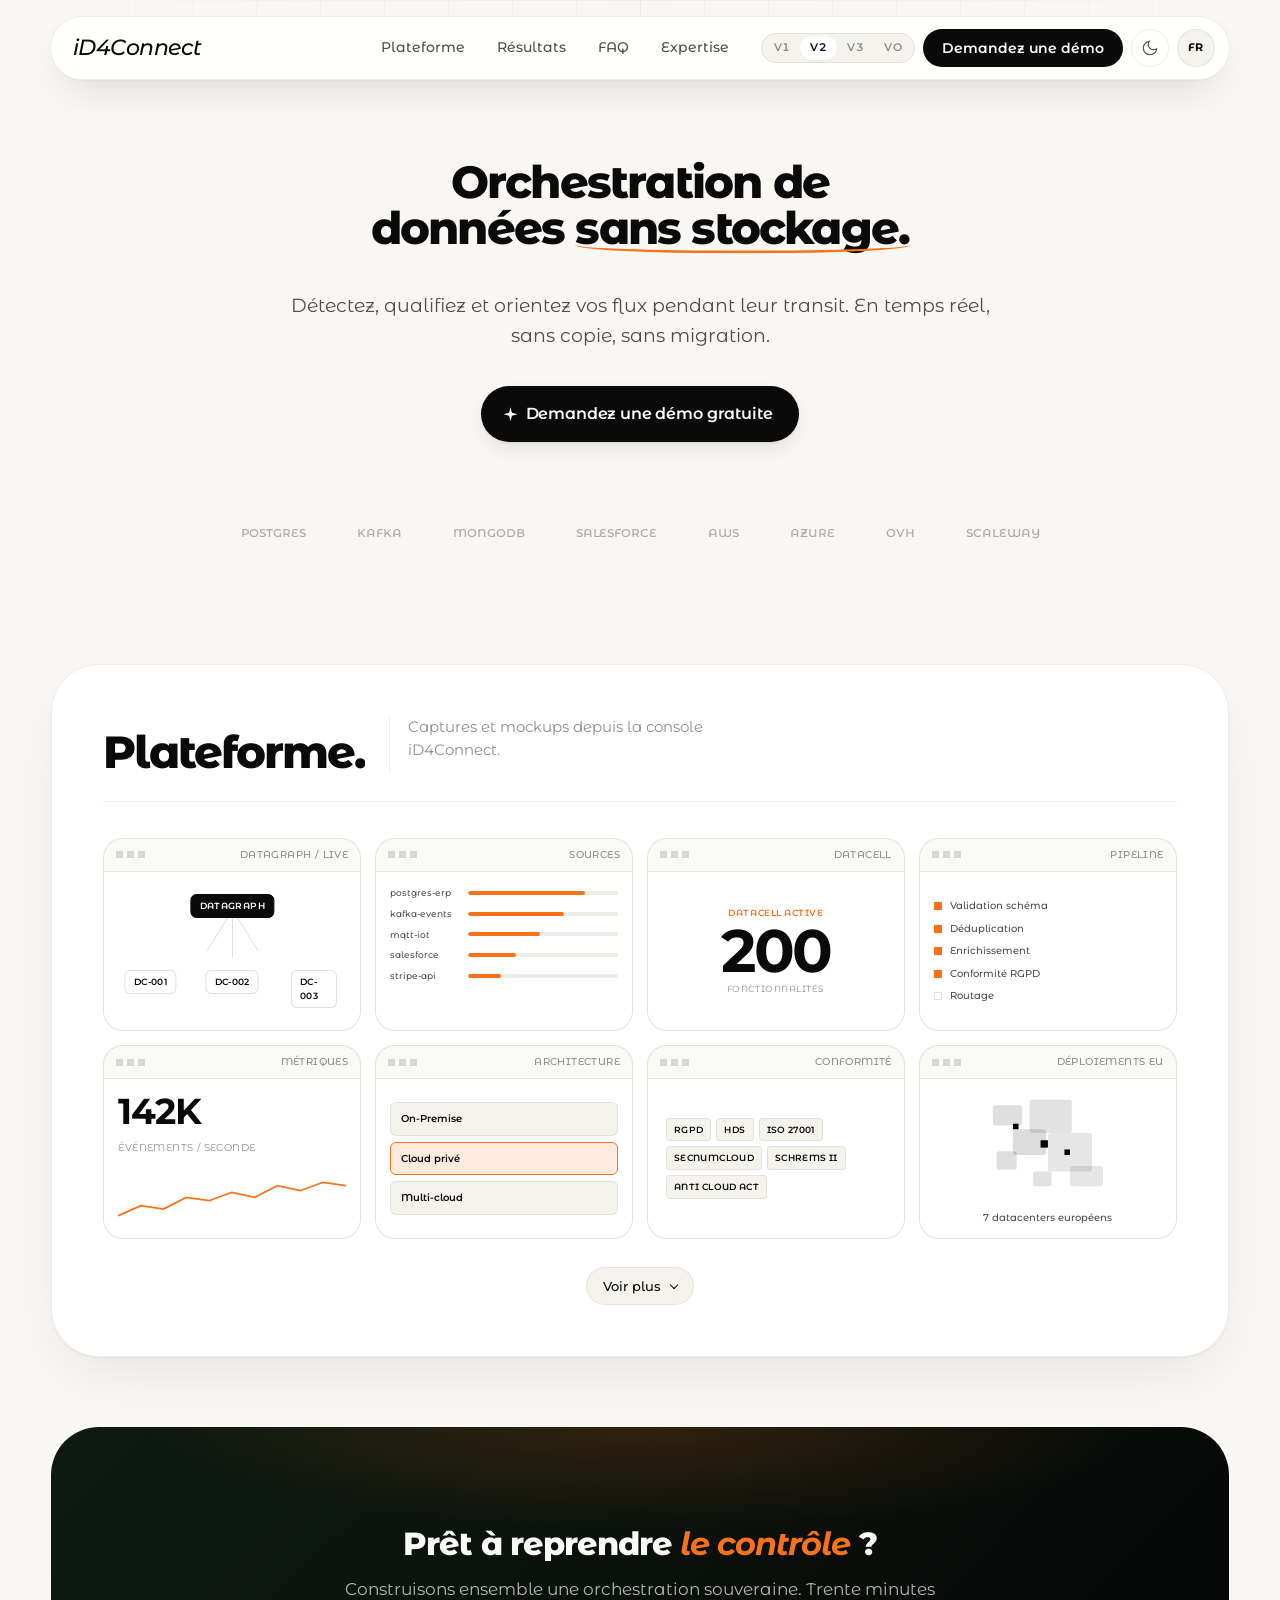
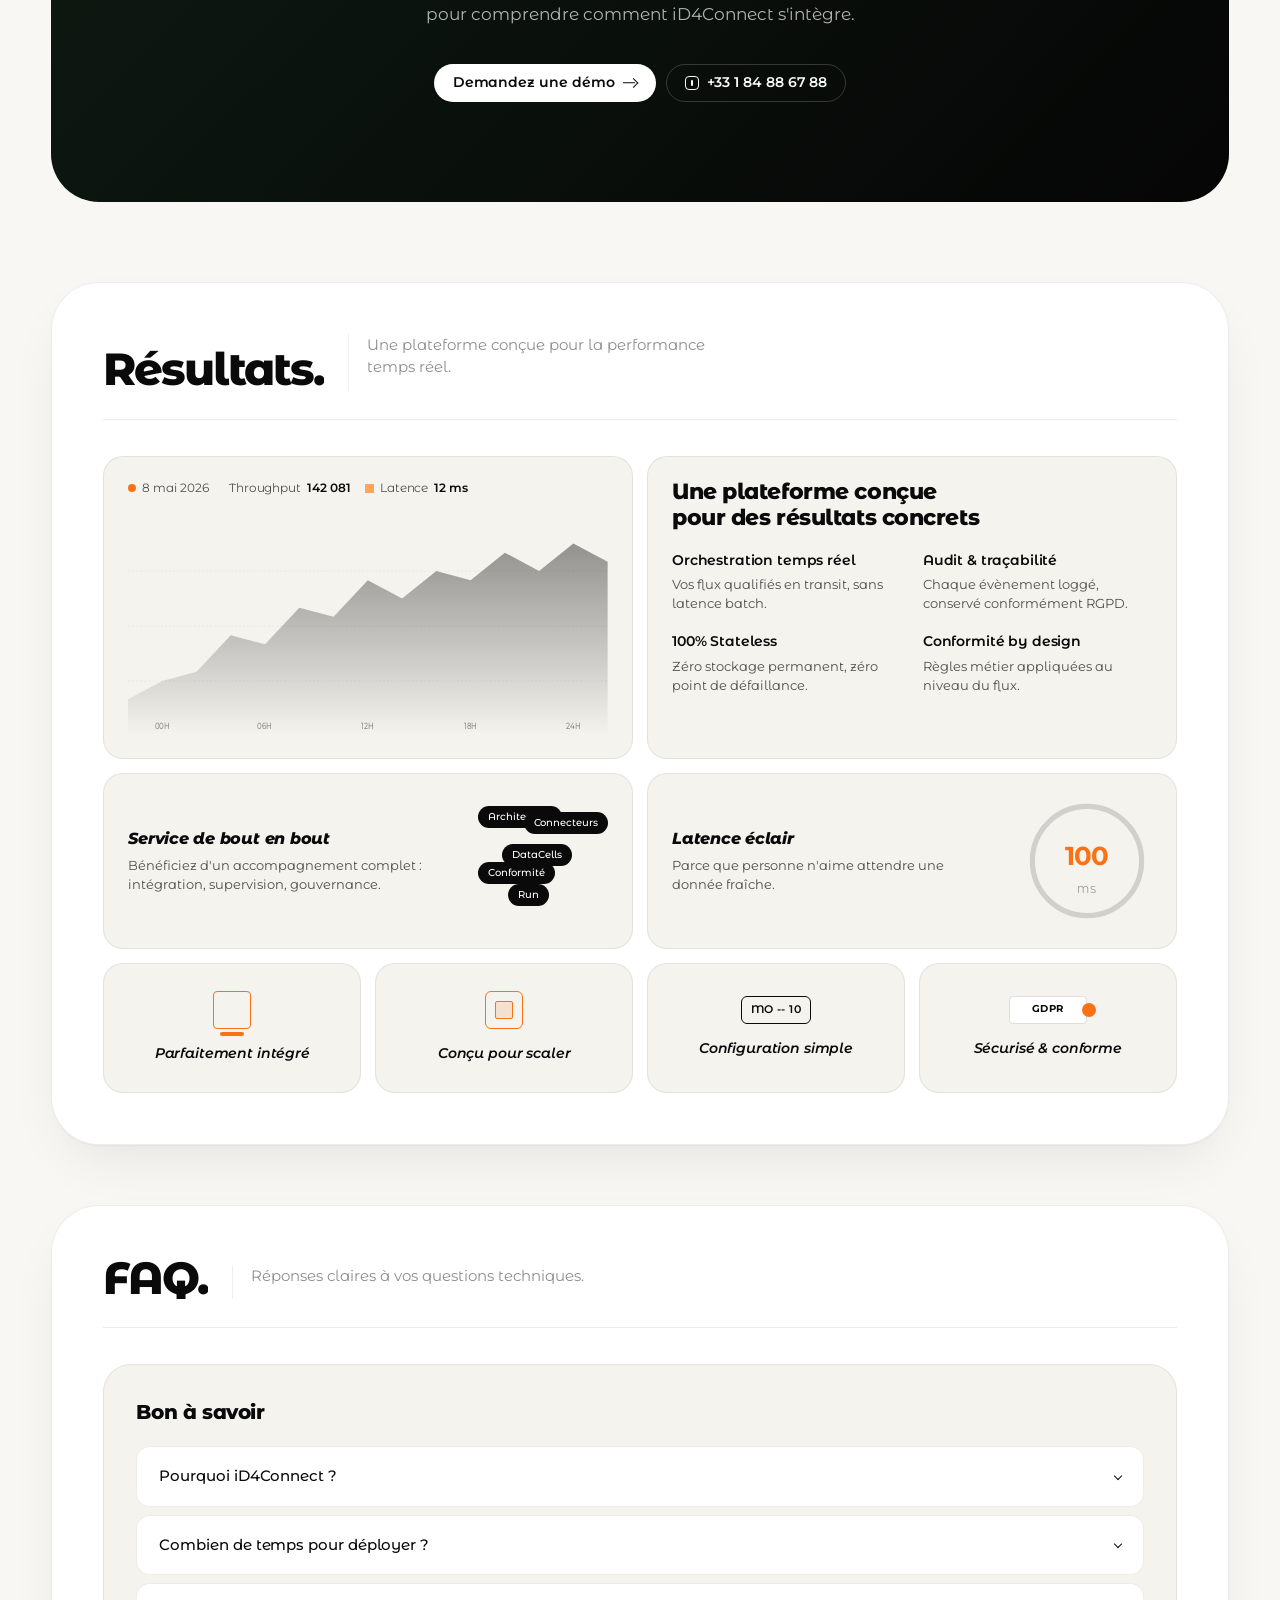
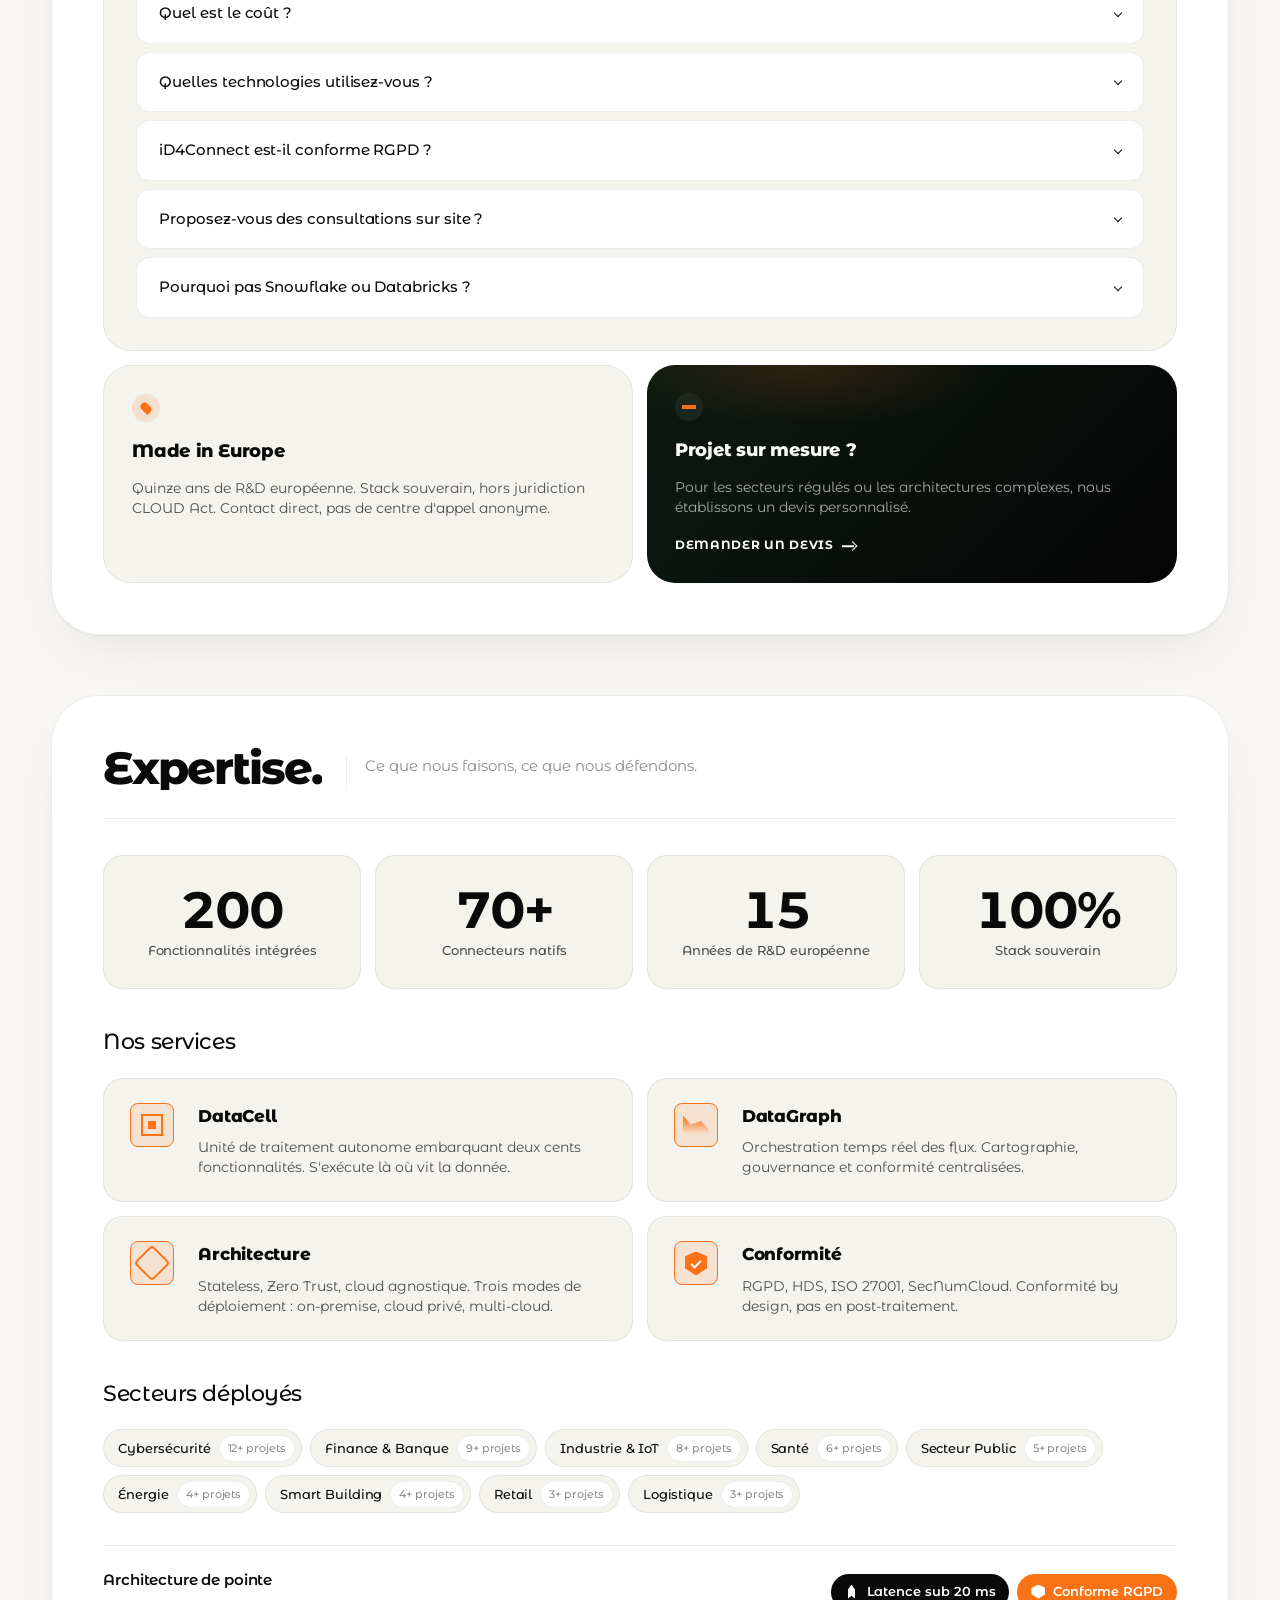
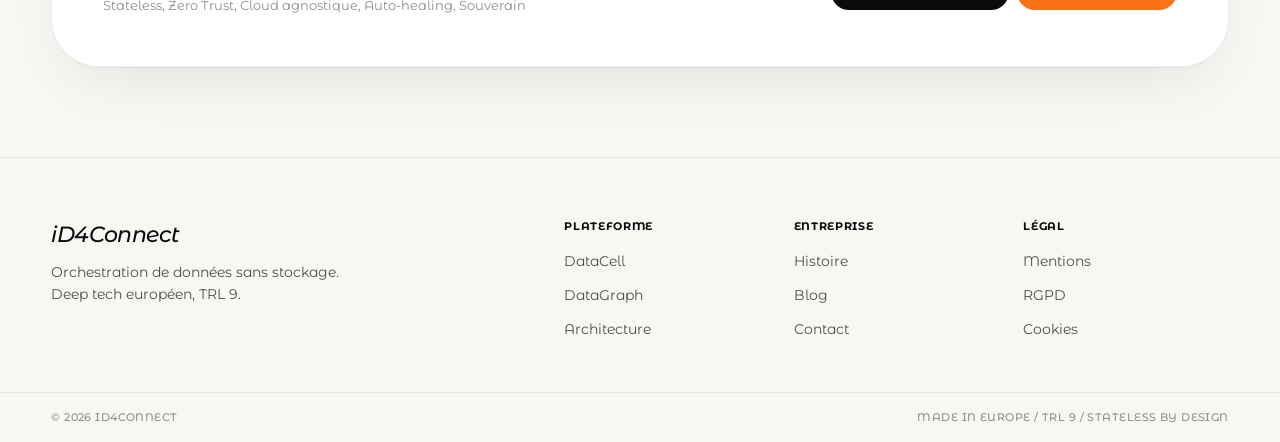
==== v2.html @ 60de9e03 "Initial commit: 4 versions de homepage iD4Connect (V1 interfere, V2 Wibify, V3 Databahn, VO original" ====
<!DOCTYPE html>
<html lang="fr" data-theme="light">
<head>
<meta charset="UTF-8">
<meta name="viewport" content="width=device-width, initial-scale=1.0">
<title>iD4Connect — Orchestration de données sans stockage [V2]</title>
<meta name="description" content="iD4Connect oriente vos données pendant leur transit. En temps réel, sans copie, sans migration. Souveraineté garantie.">
<meta name="theme-color" content="#F8F7F4" media="(prefers-color-scheme: light)">
<meta name="theme-color" content="#0A0A0A" media="(prefers-color-scheme: dark)">
<link rel="preconnect" href="https://fonts.googleapis.com">
<link rel="preconnect" href="https://fonts.gstatic.com" crossorigin>
<link href="https://fonts.googleapis.com/css2?family=Montserrat:ital,wght@0,200..900;1,200..900&display=swap" rel="stylesheet">
<link rel="stylesheet" href="css/v2.css">
<script>
  (function(){
    try {
      const stored = localStorage.getItem('id4-theme');
      const theme = stored || (window.matchMedia('(prefers-color-scheme: dark)').matches ? 'dark' : 'light');
      document.documentElement.setAttribute('data-theme', theme);
    } catch(e) {}
  })();
</script>
</head>
<body class="v2">

<div class="page-grid" aria-hidden="true"></div>


<!-- ============ FLOATING HEADER ============ -->
<header class="hd2" id="hd2">
  <div class="hd2__shell">
    <a class="hd2__brand" href="/">
      <span class="brand-italic">iD4Connect</span>
    </a>
    <nav class="hd2__nav">
      <a href="#plateforme">Plateforme</a>
      <a href="#resultats">Résultats</a>
      <a href="#faq">FAQ</a>
      <a href="#expertise">Expertise</a>
    </nav>
    <div class="hd2__tools">
      <div class="ver">
        <a class="ver__opt" href="index.html">V1</a>
        <a class="ver__opt is-active" href="v2.html">V2</a>
        <a class="ver__opt" href="v3.html">V3</a>
        <a class="ver__opt" href="vo.html">VO</a>
      </div>
      <a href="#cta" class="btn-pill btn-pill--dark">Demandez une démo</a>
      <button class="theme-btn" id="themeBtn" aria-label="Thème">
        <svg class="ic ic--sun" viewBox="0 0 24 24" fill="none" stroke="currentColor" stroke-width="1.5"><circle cx="12" cy="12" r="4"/><path d="M12 3v2M12 19v2M5.6 5.6l1.4 1.4M17 17l1.4 1.4M3 12h2M19 12h2M5.6 18.4 7 17M17 7l1.4-1.4"/></svg>
        <svg class="ic ic--moon" viewBox="0 0 24 24" fill="none" stroke="currentColor" stroke-width="1.5"><path d="M21 12.8A9 9 0 1 1 11.2 3a7 7 0 0 0 9.8 9.8Z"/></svg>
      </button>
      <button class="lang-flag" aria-label="Langue">
        <span class="flag">FR</span>
      </button>
    </div>
  </div>
</header>


<main>


<!-- ============ HERO ============ -->
<section class="v2-hero">
  <div class="wrap-narrow">
    <h1 class="big-h1">
      Orchestration de données <span class="under-green">sans stockage.</span>
    </h1>
    <p class="big-sub">
      Détectez, qualifiez et orientez vos flux pendant leur transit. En temps réel, sans copie, sans migration.
    </p>
    <a href="#cta" class="btn-pill btn-pill--dark btn-pill--lg">
      <span class="spark"></span>
      Demandez une démo gratuite
    </a>
  </div>

  <div class="tech-strip">
    <span>postgres</span>
    <span>kafka</span>
    <span>mongodb</span>
    <span>salesforce</span>
    <span>aws</span>
    <span>azure</span>
    <span>ovh</span>
    <span>scaleway</span>
  </div>
</section>


<!-- ============ PLATEFORME (More Work) ============ -->
<section class="big-section" id="plateforme">
  <div class="wrap">
    <div class="big-card">
      <header class="split-head">
        <h2 class="huge-title">Plateforme.</h2>
        <span class="split-head__sub">Captures et mockups depuis la console iD4Connect.</span>
      </header>

      <div class="thumbs-grid">
        <article class="thumb thumb--datagraph">
          <div class="thumb__chrome"><span></span><span></span><span></span><em>DataGraph / Live</em></div>
          <div class="thumb__inner thumb__inner--graph">
            <div class="g-node g-node--hub"><span>DataGraph</span></div>
            <div class="g-line g-line--1"></div>
            <div class="g-line g-line--2"></div>
            <div class="g-line g-line--3"></div>
            <div class="g-node g-node--cell" style="--x:18%;--y:62%"><span>DC-001</span></div>
            <div class="g-node g-node--cell" style="--x:50%;--y:62%"><span>DC-002</span></div>
            <div class="g-node g-node--cell" style="--x:82%;--y:62%"><span>DC-003</span></div>
          </div>
        </article>

        <article class="thumb thumb--sources">
          <div class="thumb__chrome"><span></span><span></span><span></span><em>Sources</em></div>
          <div class="thumb__inner thumb__inner--sources">
            <div class="src-row"><span class="src-name">postgres-erp</span><span class="src-bar"><b style="width:78%"></b></span></div>
            <div class="src-row"><span class="src-name">kafka-events</span><span class="src-bar"><b style="width:64%"></b></span></div>
            <div class="src-row"><span class="src-name">mqtt-iot</span><span class="src-bar"><b style="width:48%"></b></span></div>
            <div class="src-row"><span class="src-name">salesforce</span><span class="src-bar"><b style="width:32%"></b></span></div>
            <div class="src-row"><span class="src-name">stripe-api</span><span class="src-bar"><b style="width:22%"></b></span></div>
          </div>
        </article>

        <article class="thumb thumb--cell">
          <div class="thumb__chrome"><span></span><span></span><span></span><em>DataCell</em></div>
          <div class="thumb__inner thumb__inner--cell">
            <span class="dc-tag">DataCell active</span>
            <span class="dc-num">200</span>
            <span class="dc-lbl">fonctionnalités</span>
          </div>
        </article>

        <article class="thumb thumb--pipeline">
          <div class="thumb__chrome"><span></span><span></span><span></span><em>Pipeline</em></div>
          <div class="thumb__inner thumb__inner--pipeline">
            <div class="pp-row"><i class="pp-sq pp-sq--on"></i><span>Validation schéma</span></div>
            <div class="pp-row"><i class="pp-sq pp-sq--on"></i><span>Déduplication</span></div>
            <div class="pp-row"><i class="pp-sq pp-sq--on"></i><span>Enrichissement</span></div>
            <div class="pp-row"><i class="pp-sq pp-sq--on"></i><span>Conformité RGPD</span></div>
            <div class="pp-row"><i class="pp-sq"></i><span>Routage</span></div>
          </div>
        </article>

        <article class="thumb thumb--metrics">
          <div class="thumb__chrome"><span></span><span></span><span></span><em>Métriques</em></div>
          <div class="thumb__inner thumb__inner--metrics">
            <div class="mt-big">142K</div>
            <div class="mt-lbl">événements / seconde</div>
            <svg class="mt-chart" viewBox="0 0 200 60" preserveAspectRatio="none">
              <path d="M0 50 L20 38 L40 42 L60 28 L80 32 L100 22 L120 28 L140 14 L160 20 L180 10 L200 14" fill="none" stroke="currentColor" stroke-width="2"/>
            </svg>
          </div>
        </article>

        <article class="thumb thumb--deploy">
          <div class="thumb__chrome"><span></span><span></span><span></span><em>Architecture</em></div>
          <div class="thumb__inner thumb__inner--deploy">
            <div class="dp-card"><span>On-Premise</span></div>
            <div class="dp-card dp-card--alt"><span>Cloud privé</span></div>
            <div class="dp-card"><span>Multi-cloud</span></div>
          </div>
        </article>

        <article class="thumb thumb--compliance">
          <div class="thumb__chrome"><span></span><span></span><span></span><em>Conformité</em></div>
          <div class="thumb__inner thumb__inner--compliance">
            <span class="cmp-bdg">RGPD</span>
            <span class="cmp-bdg">HDS</span>
            <span class="cmp-bdg">ISO 27001</span>
            <span class="cmp-bdg">SecNumCloud</span>
            <span class="cmp-bdg">Schrems II</span>
            <span class="cmp-bdg">Anti CLOUD Act</span>
          </div>
        </article>

        <article class="thumb thumb--map">
          <div class="thumb__chrome"><span></span><span></span><span></span><em>Déploiements EU</em></div>
          <div class="thumb__inner thumb__inner--map">
            <svg viewBox="0 0 200 130" preserveAspectRatio="xMidYMid meet">
              <rect x="40" y="20" width="32" height="22" rx="3" fill="currentColor" opacity="0.18"/>
              <rect x="80" y="14" width="46" height="36" rx="3" fill="currentColor" opacity="0.16"/>
              <rect x="62" y="46" width="36" height="28" rx="3" fill="currentColor" opacity="0.20"/>
              <rect x="100" y="50" width="48" height="42" rx="3" fill="currentColor" opacity="0.14"/>
              <rect x="44" y="70" width="22" height="20" rx="3" fill="currentColor" opacity="0.18"/>
              <rect x="124" y="86" width="36" height="22" rx="3" fill="currentColor" opacity="0.14"/>
              <rect x="84" y="92" width="20" height="16" rx="2" fill="currentColor" opacity="0.16"/>
              <g class="map-pin"><rect x="92" y="58" width="8" height="8" fill="var(--mint)"/></g>
              <g class="map-pin"><rect x="62" y="40" width="6" height="6" fill="var(--mint)"/></g>
              <g class="map-pin"><rect x="118" y="68" width="6" height="6" fill="var(--mint)"/></g>
            </svg>
            <span class="map-label">7 datacenters européens</span>
          </div>
        </article>
      </div>

      <button class="show-more">Voir plus<span class="chev"></span></button>
    </div>
  </div>
</section>


<!-- ============ READY CARD (dark) ============ -->
<section class="ready-section" id="cta">
  <div class="wrap">
    <div class="ready-card">
      <h2 class="ready-card__title">Prêt à reprendre <em>le contrôle</em> ?</h2>
      <p class="ready-card__sub">Construisons ensemble une orchestration souveraine. Trente minutes pour comprendre comment iD4Connect s'intègre.</p>
      <div class="ready-card__cta">
        <a href="#" class="btn-pill btn-pill--white">Demandez une démo<span class="arr-d"></span></a>
        <a href="#" class="btn-pill btn-pill--outline-d"><span class="phone-ic"></span>+33 1 84 88 67 88</a>
      </div>
    </div>
  </div>
</section>


<!-- ============ RÉSULTATS ============ -->
<section class="big-section" id="resultats">
  <div class="wrap">
    <div class="big-card">
      <header class="split-head">
        <h2 class="huge-title">Résultats.</h2>
        <span class="split-head__sub">Une plateforme conçue pour la performance temps réel.</span>
      </header>

      <div class="results-grid">

        <article class="r-card r-card--chart">
          <div class="r-meta">
            <span class="r-pill"><i class="dot dot--brand"></i>8 mai 2026</span>
            <span class="r-pill"><i class="sq sq--mint"></i>Throughput <strong>142 081</strong></span>
            <span class="r-pill"><i class="sq sq--brand-light"></i>Latence <strong>12 ms</strong></span>
          </div>
          <svg class="r-chart" viewBox="0 0 700 240" preserveAspectRatio="none">
            <defs>
              <linearGradient id="grad" x1="0" y1="0" x2="0" y2="1">
                <stop offset="0%" stop-color="var(--mint)" stop-opacity="0.4"/>
                <stop offset="100%" stop-color="var(--mint)" stop-opacity="0"/>
              </linearGradient>
            </defs>
            <g class="r-chart-grid">
              <line x1="0" y1="60" x2="700" y2="60" stroke="currentColor" stroke-opacity="0.08" stroke-dasharray="3 3"/>
              <line x1="0" y1="120" x2="700" y2="120" stroke="currentColor" stroke-opacity="0.08" stroke-dasharray="3 3"/>
              <line x1="0" y1="180" x2="700" y2="180" stroke="currentColor" stroke-opacity="0.08" stroke-dasharray="3 3"/>
            </g>
            <path d="M0 200 L50 180 L100 170 L150 130 L200 140 L250 100 L300 110 L350 70 L400 90 L450 60 L500 70 L550 40 L600 60 L650 30 L700 50 L700 240 L0 240 Z" fill="url(#grad)"/>
            <path d="M0 200 L50 180 L100 170 L150 130 L200 140 L250 100 L300 110 L350 70 L400 90 L450 60 L500 70 L550 40 L600 60 L650 30 L700 50" fill="none" stroke="var(--mint)" stroke-width="2.5"/>
            <g class="r-chart-x">
              <text x="50" y="232" text-anchor="middle">00h</text>
              <text x="200" y="232" text-anchor="middle">06h</text>
              <text x="350" y="232" text-anchor="middle">12h</text>
              <text x="500" y="232" text-anchor="middle">18h</text>
              <text x="650" y="232" text-anchor="middle">24h</text>
            </g>
          </svg>
        </article>

        <article class="r-card r-card--text">
          <h3>Une plateforme conçue pour des résultats concrets</h3>
          <div class="feat-grid">
            <div>
              <h4>Orchestration temps réel</h4>
              <p>Vos flux qualifiés en transit, sans latence batch.</p>
            </div>
            <div>
              <h4>Audit & traçabilité</h4>
              <p>Chaque évènement loggé, conservé conformément RGPD.</p>
            </div>
            <div>
              <h4>100% Stateless</h4>
              <p>Zéro stockage permanent, zéro point de défaillance.</p>
            </div>
            <div>
              <h4>Conformité by design</h4>
              <p>Règles métier appliquées au niveau du flux.</p>
            </div>
          </div>
        </article>
      </div>

      <div class="bento-row">
        <article class="bento bento--wide">
          <div>
            <h4>Service de bout en bout</h4>
            <p>Bénéficiez d'un accompagnement complet : intégration, supervision, gouvernance.</p>
          </div>
          <div class="tag-cloud">
            <span class="tg">Architecture</span>
            <span class="tg">Connecteurs</span>
            <span class="tg">DataCells</span>
            <span class="tg">Conformité</span>
            <span class="tg">Run</span>
          </div>
        </article>

        <article class="bento bento--wide">
          <div>
            <h4>Latence éclair</h4>
            <p>Parce que personne n'aime attendre une donnée fraîche.</p>
          </div>
          <div class="ring">
            <svg viewBox="0 0 100 100">
              <circle cx="50" cy="50" r="42" fill="none" stroke="currentColor" stroke-opacity="0.15" stroke-width="4"/>
              <circle cx="50" cy="50" r="42" fill="none" stroke="var(--mint)" stroke-width="4" stroke-dasharray="264 264" stroke-linecap="round" transform="rotate(-90 50 50)"/>
            </svg>
            <span class="ring-num">100</span>
            <span class="ring-lbl">ms</span>
          </div>
        </article>
      </div>

      <div class="micro-row">
        <article class="micro">
          <span class="micro__icon icon--integ"></span>
          <span class="micro__title">Parfaitement intégré</span>
        </article>
        <article class="micro">
          <span class="micro__icon icon--scale"></span>
          <span class="micro__title">Conçu pour scaler</span>
        </article>
        <article class="micro">
          <span class="micro__icon icon--clock"></span>
          <span class="micro__title">Configuration simple</span>
        </article>
        <article class="micro">
          <span class="micro__icon icon--shield"></span>
          <span class="micro__title">Sécurisé & conforme</span>
        </article>
      </div>
    </div>
  </div>
</section>


<!-- ============ FAQ ============ -->
<section class="big-section" id="faq">
  <div class="wrap">
    <div class="big-card">
      <header class="split-head">
        <h2 class="huge-title">FAQ.</h2>
        <span class="split-head__sub">Réponses claires à vos questions techniques.</span>
      </header>

      <div class="faq-card">
        <h3>Bon à savoir</h3>
        <div class="faq-list">
          <details>
            <summary>Pourquoi iD4Connect ?<span class="chev"></span></summary>
            <p>Parce que vos données ne devraient jamais quitter votre périmètre. iD4Connect est le seul middleware d'orchestration qui traite la donnée en transit, sans la stocker, sans la dupliquer.</p>
          </details>
          <details>
            <summary>Combien de temps pour déployer ?<span class="chev"></span></summary>
            <p>Quelques jours sur un environnement existant. Aucune migration, pas de zone de staging, pas de re-architecture côté SI. Les DataCells s'exécutent là où vit la donnée.</p>
          </details>
          <details>
            <summary>Quel est le coût ?<span class="chev"></span></summary>
            <p>Cinq fois moins cher qu'une plateforme data classique. Tarification basée sur le volume orchestré, pas sur le stockage (puisqu'il n'y en a pas).</p>
          </details>
          <details>
            <summary>Quelles technologies utilisez-vous ?<span class="chev"></span></summary>
            <p>Stack 100% européenne. Architecture stateless, Zero Trust, cloud agnostique. Compatible PostgreSQL, MongoDB, Kafka, MQTT, REST, Salesforce, Snowflake et soixante-dix autres connecteurs natifs.</p>
          </details>
          <details>
            <summary>iD4Connect est-il conforme RGPD ?<span class="chev"></span></summary>
            <p>Conformité by design, pas en aval. Hors juridiction CLOUD Act. Compatible HDS, ISO 27001, SecNumCloud, Schrems II.</p>
          </details>
          <details>
            <summary>Proposez-vous des consultations sur site ?<span class="chev"></span></summary>
            <p>Oui. Pour les secteurs régulés (Santé, Défense, Public), nous nous déplaçons. Démo technique de trente minutes possible en visio ou sur site.</p>
          </details>
          <details>
            <summary>Pourquoi pas Snowflake ou Databricks ?<span class="chev"></span></summary>
            <p>iD4Connect ne remplace pas vos outils, il les rend meilleurs. Compatible avec Snowflake / Databricks en aval. Mais vos données ne transitent pas par un cloud américain.</p>
          </details>
        </div>
      </div>

      <div class="faq-bottom">
        <article class="info-card">
          <span class="info-card__icon icon--pin"></span>
          <h4>Made in Europe</h4>
          <p>Quinze ans de R&D européenne. Stack souverain, hors juridiction CLOUD Act. Contact direct, pas de centre d'appel anonyme.</p>
        </article>
        <article class="info-card info-card--dark">
          <span class="info-card__icon icon--key"></span>
          <h4>Projet sur mesure ?</h4>
          <p>Pour les secteurs régulés ou les architectures complexes, nous établissons un devis personnalisé.</p>
          <a class="info-card__link">Demander un devis<span class="arr-d"></span></a>
        </article>
      </div>
    </div>
  </div>
</section>


<!-- ============ EXPERTISE ============ -->
<section class="big-section" id="expertise">
  <div class="wrap">
    <div class="big-card">
      <header class="split-head">
        <h2 class="huge-title">Expertise.</h2>
        <span class="split-head__sub">Ce que nous faisons, ce que nous défendons.</span>
      </header>

      <div class="stats4">
        <div class="stat4"><span class="stat4__num">200</span><span class="stat4__lbl">Fonctionnalités intégrées</span></div>
        <div class="stat4"><span class="stat4__num">70+</span><span class="stat4__lbl">Connecteurs natifs</span></div>
        <div class="stat4"><span class="stat4__num">15</span><span class="stat4__lbl">Années de R&D européenne</span></div>
        <div class="stat4"><span class="stat4__num">100%</span><span class="stat4__lbl">Stack souverain</span></div>
      </div>

      <h3 class="block-title">Nos services</h3>
      <div class="services-grid">
        <article class="svc">
          <span class="svc__icon icon--datacell"></span>
          <h4>DataCell</h4>
          <p>Unité de traitement autonome embarquant deux cents fonctionnalités. S'exécute là où vit la donnée.</p>
        </article>
        <article class="svc">
          <span class="svc__icon icon--datagraph"></span>
          <h4>DataGraph</h4>
          <p>Orchestration temps réel des flux. Cartographie, gouvernance et conformité centralisées.</p>
        </article>
        <article class="svc">
          <span class="svc__icon icon--archi"></span>
          <h4>Architecture</h4>
          <p>Stateless, Zero Trust, cloud agnostique. Trois modes de déploiement : on-premise, cloud privé, multi-cloud.</p>
        </article>
        <article class="svc">
          <span class="svc__icon icon--conform"></span>
          <h4>Conformité</h4>
          <p>RGPD, HDS, ISO 27001, SecNumCloud. Conformité by design, pas en post-traitement.</p>
        </article>
      </div>

      <h3 class="block-title">Secteurs déployés</h3>
      <div class="industry-tags">
        <span class="ind"><span>Cybersécurité</span><em>12+ projets</em></span>
        <span class="ind"><span>Finance & Banque</span><em>9+ projets</em></span>
        <span class="ind"><span>Industrie & IoT</span><em>8+ projets</em></span>
        <span class="ind"><span>Santé</span><em>6+ projets</em></span>
        <span class="ind"><span>Secteur Public</span><em>5+ projets</em></span>
        <span class="ind"><span>Énergie</span><em>4+ projets</em></span>
        <span class="ind"><span>Smart Building</span><em>4+ projets</em></span>
        <span class="ind"><span>Retail</span><em>3+ projets</em></span>
        <span class="ind"><span>Logistique</span><em>3+ projets</em></span>
      </div>

      <hr class="hr-soft">

      <div class="tech-row">
        <div>
          <h4>Architecture de pointe</h4>
          <p>Stateless, Zero Trust, Cloud agnostique, Auto-healing, Souverain</p>
        </div>
        <div class="tech-badges">
          <span class="t-bdg t-bdg--dark"><span class="rocket"></span>Latence sub 20 ms</span>
          <span class="t-bdg t-bdg--brand"><span class="shield"></span>Conforme RGPD</span>
        </div>
      </div>
    </div>
  </div>
</section>


</main>


<!-- ============ FOOTER ============ -->
<footer class="ft2">
  <div class="wrap ft2__inner">
    <div class="ft2__brand">
      <span class="brand-italic">iD4Connect</span>
      <p>Orchestration de données sans stockage. Deep tech européen, TRL 9.</p>
    </div>
    <div class="ft2__cols">
      <div><span>Plateforme</span><ul><li><a href="#plateforme">DataCell</a></li><li><a href="#plateforme">DataGraph</a></li><li><a href="#plateforme">Architecture</a></li></ul></div>
      <div><span>Entreprise</span><ul><li><a href="#">Histoire</a></li><li><a href="#">Blog</a></li><li><a href="#">Contact</a></li></ul></div>
      <div><span>Légal</span><ul><li><a href="#">Mentions</a></li><li><a href="#">RGPD</a></li><li><a href="#">Cookies</a></li></ul></div>
    </div>
  </div>
  <div class="ft2__bottom">
    <span>© 2026 iD4Connect</span>
    <span>Made in Europe / TRL 9 / Stateless by design</span>
  </div>
</footer>

<script src="js/v2.js"></script>
</body>
</html>
---- css/v2.css ----
/* ============================================================
   iD4Connect V2 — Wibify-inspired
   ONE FONT : Inter Variable
   Big bold titles with period · soft white cards · mint accent
   ============================================================ */

:root[data-theme="light"] {
  --bg: #F8F7F4;
  --surface: #FFFFFF;
  --inner: #F4F3EE;
  --inner-2: #EDECE6;
  --ink-1: #0A0A0A;
  --ink-2: #4F4F4F;
  --ink-3: #8E8E8E;
  --ink-4: #B6B6B6;

  --line-1: rgba(10, 10, 10, 0.07);
  --line-2: rgba(10, 10, 10, 0.13);

  --brand: #F97316;
  --brand-light: #FFA45A;
  --brand-soft: rgba(249, 115, 22, 0.14);

  --dark-cta: #0A0A0A;
  --dark-cta-hover: #1F1F1F;
  --dark-fg: #FAFAF8;

  --shadow-card: 0 1px 2px rgba(10,10,10,0.04), 0 24px 60px -20px rgba(10,10,10,0.10);
  --shadow-thumb: 0 1px 3px rgba(10,10,10,0.05), 0 14px 36px -16px rgba(10,10,10,0.10);
  --shadow-pill: 0 1px 2px rgba(10,10,10,0.06), 0 8px 24px -8px rgba(10,10,10,0.16);
  --shadow-header: 0 1px 2px rgba(10,10,10,0.04), 0 18px 40px -18px rgba(10,10,10,0.18);

  --grid-color: rgba(10, 10, 10, 0.04);
}

:root[data-theme="dark"] {
  --bg: #0A0A0A;
  --surface: #141416;
  --inner: #1A1A1C;
  --inner-2: #232325;
  --ink-1: #F5F5F4;
  --ink-2: #B0B0B0;
  --ink-3: #777777;
  --ink-4: #525252;

  --line-1: rgba(255, 255, 255, 0.07);
  --line-2: rgba(255, 255, 255, 0.14);

  --brand: #F97316;
  --brand-light: #FFA45A;
  --brand-soft: rgba(249, 115, 22, 0.16);

  --dark-cta: #FFFFFF;
  --dark-cta-hover: #EDEDED;
  --dark-fg: #0A0A0A;

  --shadow-card: 0 1px 2px rgba(0,0,0,0.4), 0 24px 60px -20px rgba(0,0,0,0.5);
  --shadow-thumb: 0 1px 3px rgba(0,0,0,0.4), 0 14px 36px -16px rgba(0,0,0,0.5);
  --shadow-pill: 0 1px 2px rgba(0,0,0,0.4), 0 8px 24px -8px rgba(0,0,0,0.5);
  --shadow-header: 0 1px 2px rgba(0,0,0,0.4), 0 18px 40px -18px rgba(0,0,0,0.7);

  --grid-color: rgba(255, 255, 255, 0.04);
}

:root {
  --font: "Montserrat", -apple-system, system-ui, sans-serif;
  --max: 1280px;
  --max-narrow: 920px;
  --pad-x: clamp(16px, 4vw, 56px);
  --r-sm: 8px;
  --r-md: 14px;
  --r-lg: 20px;
  --r-xl: 28px;
  --r-2xl: 36px;
  --r-3xl: 48px;
  --r-pill: 999px;

  --ease: cubic-bezier(0.16, 1, 0.3, 1);
}

* { box-sizing: border-box; margin: 0; padding: 0; }

html {
  background: var(--bg);
  color: var(--ink-1);
  font-family: var(--font);
  -webkit-font-smoothing: antialiased;
  -moz-osx-font-smoothing: grayscale;
  scroll-behavior: smooth;
  font-feature-settings: "ss01", "cv01", "cv11";
}

body {
  font-size: 16px;
  line-height: 1.55;
  color: var(--ink-1);
  background: var(--bg);
  overflow-x: hidden;
  position: relative;
  transition: background 0.3s var(--ease), color 0.3s var(--ease);
}

::selection { background: var(--brand); color: var(--ink-1); }

a { color: inherit; text-decoration: none; }
button { background: none; border: 0; color: inherit; cursor: pointer; font: inherit; }
ul, ol { list-style: none; }
img, svg { display: block; max-width: 100%; }
em { font-style: italic; }

.wrap {
  width: 100%;
  max-width: var(--max);
  margin: 0 auto;
  padding-left: var(--pad-x);
  padding-right: var(--pad-x);
}

.wrap-narrow {
  width: 100%;
  max-width: var(--max-narrow);
  margin: 0 auto;
  padding-left: var(--pad-x);
  padding-right: var(--pad-x);
  text-align: center;
}

.brand-italic {
  font-style: italic;
  font-weight: 500;
  letter-spacing: -0.025em;
  font-variation-settings: "opsz" 24;
}


/* ============ BACKGROUND GRID ============ */

.page-grid {
  position: fixed;
  inset: 0;
  z-index: -1;
  pointer-events: none;
  background-image:
    linear-gradient(to right, var(--grid-color) 1px, transparent 1px),
    linear-gradient(to bottom, var(--grid-color) 1px, transparent 1px);
  background-size: 64px 64px;
  mask-image: radial-gradient(ellipse 80% 60% at 50% 0%, black 0%, transparent 70%);
  -webkit-mask-image: radial-gradient(ellipse 80% 60% at 50% 0%, black 0%, transparent 70%);
}


/* ============ FLOATING HEADER ============ */

.hd2 {
  position: sticky;
  top: 16px;
  z-index: 100;
  padding: 0 16px;
  margin-top: 16px;
}

.hd2__shell {
  max-width: 1180px;
  margin: 0 auto;
  background: color-mix(in srgb, var(--surface) 90%, transparent);
  backdrop-filter: blur(20px) saturate(140%);
  -webkit-backdrop-filter: blur(20px) saturate(140%);
  border: 0.5px solid var(--line-1);
  border-radius: var(--r-2xl);
  box-shadow: var(--shadow-header);
  display: flex;
  align-items: center;
  gap: 18px;
  padding: 10px 14px 10px 22px;
  height: 64px;
}

.hd2__brand {
  font-size: 22px;
  flex-shrink: 0;
}

.hd2__nav {
  display: flex;
  align-items: center;
  gap: 4px;
  margin-left: auto;
}

.hd2__nav a {
  height: 36px;
  padding: 0 14px;
  display: inline-flex;
  align-items: center;
  font-size: 14px;
  font-weight: 500;
  color: var(--ink-2);
  border-radius: var(--r-pill);
  transition: color 0.15s, background 0.15s;
}

.hd2__nav a:hover { color: var(--ink-1); background: var(--inner); }

.hd2__tools {
  display: flex;
  align-items: center;
  gap: 8px;
}

.ver {
  display: flex;
  align-items: center;
  height: 30px;
  padding: 2px;
  background: var(--inner);
  border: 0.5px solid var(--line-1);
  border-radius: var(--r-pill);
}
.ver__opt {
  height: 24px;
  padding: 0 10px;
  display: inline-flex;
  align-items: center;
  font-size: 11px;
  font-weight: 600;
  letter-spacing: 0.04em;
  color: var(--ink-3);
  border-radius: var(--r-pill);
  transition: color 0.15s, background 0.15s;
  font-variant-numeric: tabular-nums;
}
.ver__opt:hover { color: var(--ink-1); }
.ver__opt.is-active {
  background: var(--surface);
  color: var(--ink-1);
  box-shadow: var(--shadow-card);
}

.theme-btn {
  width: 38px;
  height: 38px;
  display: inline-flex;
  align-items: center;
  justify-content: center;
  border-radius: var(--r-pill);
  color: var(--ink-2);
  transition: color 0.15s, background 0.15s;
  border: 0.5px solid var(--line-1);
}
.theme-btn:hover { color: var(--ink-1); background: var(--inner); }
.theme-btn .ic { width: 18px; height: 18px; }

[data-theme="light"] .ic--moon { display: block; }
[data-theme="light"] .ic--sun { display: none; }
[data-theme="dark"] .ic--moon { display: none; }
[data-theme="dark"] .ic--sun { display: block; }

.lang-flag {
  width: 38px;
  height: 38px;
  border-radius: var(--r-pill);
  border: 0.5px solid var(--line-1);
  background: var(--inner);
  display: inline-flex;
  align-items: center;
  justify-content: center;
  overflow: hidden;
}
.lang-flag .flag {
  font-size: 11px;
  font-weight: 700;
  letter-spacing: 0.04em;
  color: var(--ink-1);
}


/* ============ PILL BUTTONS ============ */

.btn-pill {
  display: inline-flex;
  align-items: center;
  justify-content: center;
  gap: 8px;
  height: 38px;
  padding: 0 18px;
  font-size: 13.5px;
  font-weight: 600;
  letter-spacing: -0.005em;
  border-radius: var(--r-pill);
  border: 0.5px solid transparent;
  cursor: pointer;
  transition: background 0.18s var(--ease), color 0.18s var(--ease), transform 0.18s var(--ease), box-shadow 0.18s var(--ease);
  white-space: nowrap;
}

.btn-pill--lg {
  height: 56px;
  padding: 0 26px 0 22px;
  font-size: 15.5px;
  letter-spacing: -0.01em;
  box-shadow: var(--shadow-pill);
}

.btn-pill--dark {
  background: var(--dark-cta);
  color: var(--dark-fg);
}
.btn-pill--dark:hover { background: var(--dark-cta-hover); transform: translateY(-1px); }

.btn-pill--white {
  background: var(--surface);
  color: var(--ink-1);
}
.btn-pill--white:hover { background: var(--inner); transform: translateY(-1px); }

.btn-pill--outline-d {
  background: transparent;
  color: var(--dark-fg);
  border-color: rgba(255,255,255,0.18);
}
.btn-pill--outline-d:hover { background: rgba(255,255,255,0.06); }

.spark {
  width: 14px;
  height: 14px;
  position: relative;
  display: inline-block;
}
.spark::before, .spark::after {
  content: "";
  position: absolute;
  background: currentColor;
}
.spark::before {
  inset: 0;
  clip-path: polygon(50% 0%, 60% 40%, 100% 50%, 60% 60%, 50% 100%, 40% 60%, 0% 50%, 40% 40%);
}

.arr-d {
  display: inline-block;
  width: 14px;
  height: 14px;
  position: relative;
  flex-shrink: 0;
}
.arr-d::before {
  content: "";
  position: absolute;
  left: 0; top: 50%;
  width: 12px; height: 1.5px;
  background: currentColor;
  transform: translateY(-50%);
}
.arr-d::after {
  content: "";
  position: absolute;
  right: 0; top: 50%;
  width: 6px; height: 6px;
  border-top: 1.5px solid currentColor;
  border-right: 1.5px solid currentColor;
  transform: translateY(-50%) rotate(45deg);
}

.phone-ic {
  width: 14px;
  height: 14px;
  display: inline-block;
  border: 1.5px solid currentColor;
  border-radius: 4px;
  position: relative;
}
.phone-ic::after {
  content: "";
  position: absolute;
  inset: 3px 5px;
  background: currentColor;
  border-radius: 1px;
}


/* ============ HERO ============ */

.v2-hero {
  padding: 80px 0 90px;
  position: relative;
}

.big-h1 {
  font-size: clamp(44px, 7vw, 92px);
  font-weight: 700;
  line-height: 1.02;
  letter-spacing: -0.04em;
  color: var(--ink-1);
  font-variation-settings: "opsz" 32;
  margin-bottom: 28px;
}

.under-green {
  position: relative;
  display: inline;
  white-space: pre-wrap;
}

.under-green::after {
  content: "";
  position: absolute;
  left: 0; right: -2px;
  bottom: -2px;
  height: 8px;
  background: transparent;
  border-bottom: 4px solid var(--brand);
  border-radius: 0 0 50% 50% / 0 0 100% 100%;
  pointer-events: none;
  transform: scaleY(0.7);
  transform-origin: top;
}

.big-sub {
  font-size: clamp(16px, 1.6vw, 19px);
  line-height: 1.55;
  color: var(--ink-2);
  max-width: 56ch;
  margin: 0 auto 36px;
}

.tech-strip {
  display: flex;
  align-items: center;
  justify-content: center;
  gap: clamp(20px, 4vw, 56px);
  flex-wrap: wrap;
  margin-top: 80px;
  padding: 0 var(--pad-x);
}

.tech-strip span {
  font-size: 14px;
  font-weight: 500;
  color: var(--ink-3);
  letter-spacing: -0.005em;
  text-transform: lowercase;
  font-variant: small-caps;
  opacity: 0.7;
  transition: opacity 0.2s, color 0.2s;
}

.tech-strip span:hover { opacity: 1; color: var(--ink-1); }


/* ============ BIG CARD SECTION ============ */

.big-section {
  padding: 30px 0;
}

.big-card {
  background: var(--surface);
  border: 0.5px solid var(--line-1);
  border-radius: var(--r-3xl);
  padding: clamp(28px, 4vw, 56px);
  box-shadow: var(--shadow-card);
}

.split-head {
  display: grid;
  grid-template-columns: auto 1fr;
  align-items: end;
  gap: 24px;
  padding-bottom: 28px;
  border-bottom: 0.5px solid var(--line-1);
  margin-bottom: 36px;
}

.huge-title {
  font-size: clamp(48px, 7vw, 96px);
  font-weight: 700;
  line-height: 0.95;
  letter-spacing: -0.045em;
  color: var(--ink-1);
  font-variation-settings: "opsz" 32;
}

.split-head__sub {
  font-size: 15px;
  color: var(--ink-3);
  line-height: 1.5;
  padding: 0 0 12px 18px;
  border-left: 0.5px solid var(--line-1);
  max-width: 36ch;
}

.block-title {
  font-size: 22px;
  font-weight: 500;
  letter-spacing: -0.02em;
  color: var(--ink-1);
  margin: 36px 0 18px;
}


/* ============ THUMBS GRID ============ */

.thumbs-grid {
  display: grid;
  grid-template-columns: repeat(4, 1fr);
  gap: 14px;
  margin-bottom: 28px;
}

.thumb {
  background: var(--inner);
  border: 0.5px solid var(--line-1);
  border-radius: var(--r-lg);
  overflow: hidden;
  aspect-ratio: 4/3;
  display: flex;
  flex-direction: column;
  transition: transform 0.3s var(--ease), box-shadow 0.3s var(--ease);
}
.thumb:hover { transform: translateY(-3px); box-shadow: var(--shadow-thumb); }

.thumb__chrome {
  display: flex;
  align-items: center;
  gap: 4px;
  padding: 8px 12px;
  border-bottom: 0.5px solid var(--line-1);
  background: color-mix(in srgb, var(--surface) 50%, transparent);
}
.thumb__chrome > span {
  width: 7px; height: 7px;
  background: var(--ink-4);
  opacity: 0.5;
}
.thumb__chrome em {
  margin-left: auto;
  font-size: 10px;
  font-style: normal;
  font-weight: 500;
  letter-spacing: 0.04em;
  text-transform: uppercase;
  color: var(--ink-3);
}

.thumb__inner {
  flex: 1;
  padding: 14px;
  position: relative;
  overflow: hidden;
}

/* DataGraph thumb */
.thumb__inner--graph { background: var(--surface); display: flex; align-items: center; justify-content: center; }
.g-node {
  position: absolute;
  background: var(--surface);
  border: 0.5px solid var(--line-2);
  border-radius: 6px;
  font-size: 9px;
  font-weight: 600;
  padding: 4px 8px;
  letter-spacing: 0.04em;
  text-transform: uppercase;
}
.g-node--hub { top: 14%; left: 50%; transform: translateX(-50%); background: var(--ink-1); color: var(--surface); border-color: var(--ink-1); }
.g-node--cell { top: var(--y); left: var(--x); transform: translateX(-50%); }
.g-line {
  position: absolute;
  width: 1px;
  height: 30%;
  background: var(--line-2);
  top: 24%;
  left: 50%;
  transform-origin: top center;
}
.g-line--1 { transform: rotate(-32deg); }
.g-line--2 { transform: rotate(0deg); }
.g-line--3 { transform: rotate(32deg); }

/* Sources thumb */
.thumb__inner--sources { background: var(--surface); display: flex; flex-direction: column; gap: 7px; }
.src-row { display: grid; grid-template-columns: 70px 1fr; align-items: center; gap: 8px; }
.src-name {
  font-size: 9px;
  font-weight: 500;
  color: var(--ink-2);
  letter-spacing: -0.005em;
  white-space: nowrap;
  overflow: hidden;
  text-overflow: ellipsis;
}
.src-bar { height: 4px; background: var(--inner-2); border-radius: 2px; overflow: hidden; }
.src-bar b { display: block; height: 100%; background: var(--brand); border-radius: 2px; }

/* DataCell thumb */
.thumb__inner--cell {
  background: var(--surface);
  display: flex;
  flex-direction: column;
  align-items: center;
  justify-content: center;
  text-align: center;
  gap: 4px;
}
.dc-tag {
  font-size: 9px;
  font-weight: 600;
  letter-spacing: 0.06em;
  text-transform: uppercase;
  color: var(--brand);
}
.dc-num {
  font-size: 60px;
  font-weight: 700;
  line-height: 0.9;
  letter-spacing: -0.04em;
  color: var(--ink-1);
}
.dc-lbl { font-size: 9px; color: var(--ink-3); letter-spacing: 0.06em; text-transform: uppercase; }

/* Pipeline thumb */
.thumb__inner--pipeline { background: var(--surface); display: flex; flex-direction: column; justify-content: center; gap: 7px; }
.pp-row { display: flex; align-items: center; gap: 8px; }
.pp-sq {
  width: 8px; height: 8px;
  background: var(--surface);
  border: 1px solid var(--line-2);
  flex-shrink: 0;
}
.pp-sq--on { background: var(--brand); border-color: var(--brand); }
.pp-row span { font-size: 10px; color: var(--ink-2); font-weight: 500; }

/* Metrics thumb */
.thumb__inner--metrics { background: var(--surface); display: flex; flex-direction: column; justify-content: space-between; color: var(--brand); }
.mt-big { font-size: 36px; font-weight: 700; letter-spacing: -0.03em; color: var(--ink-1); line-height: 1; }
.mt-lbl { font-size: 10px; color: var(--ink-3); letter-spacing: 0.04em; text-transform: uppercase; margin-bottom: 8px; }
.mt-chart { width: 100%; height: 50px; }

/* Deploy thumb */
.thumb__inner--deploy { background: var(--surface); display: flex; flex-direction: column; gap: 6px; justify-content: center; }
.dp-card {
  background: var(--inner);
  border: 0.5px solid var(--line-1);
  border-radius: 6px;
  padding: 8px 10px;
  font-size: 10px;
  font-weight: 600;
  letter-spacing: -0.005em;
  color: var(--ink-1);
}
.dp-card--alt { background: var(--brand-soft); border-color: var(--brand); color: var(--ink-1); }

/* Compliance thumb */
.thumb__inner--compliance { background: var(--surface); display: flex; flex-wrap: wrap; gap: 5px; align-items: center; align-content: center; padding: 18px; }
.cmp-bdg {
  font-size: 9px;
  font-weight: 600;
  letter-spacing: 0.04em;
  text-transform: uppercase;
  color: var(--ink-1);
  padding: 4px 7px;
  background: var(--inner);
  border: 0.5px solid var(--line-1);
  border-radius: 4px;
}

/* Map thumb */
.thumb__inner--map { background: var(--surface); display: flex; flex-direction: column; justify-content: space-between; padding: 8px; color: var(--ink-2); }
.thumb__inner--map svg { width: 100%; flex: 1; }
.map-label { font-size: 10px; font-weight: 500; color: var(--ink-2); text-align: center; padding: 4px; }


.show-more {
  display: inline-flex;
  align-items: center;
  gap: 6px;
  height: 38px;
  padding: 0 16px;
  background: var(--inner);
  border: 0.5px solid var(--line-1);
  border-radius: var(--r-pill);
  font-size: 13px;
  font-weight: 500;
  color: var(--ink-1);
  margin: 0 auto;
  display: flex;
  width: fit-content;
  transition: background 0.2s, transform 0.2s;
}
.show-more:hover { background: var(--inner-2); transform: translateY(-1px); }

.chev {
  display: inline-block;
  width: 6px;
  height: 6px;
  border-right: 1.5px solid currentColor;
  border-bottom: 1.5px solid currentColor;
  transform: rotate(45deg);
  margin-bottom: 2px;
  margin-left: 4px;
}


/* ============ READY CARD (DARK) ============ */

.ready-section { padding: 40px 0 50px; }

.ready-card {
  background: linear-gradient(135deg, #0E1A12 0%, #050505 100%);
  border-radius: var(--r-3xl);
  padding: clamp(50px, 8vw, 100px) clamp(28px, 4vw, 56px);
  text-align: center;
  position: relative;
  overflow: hidden;
}

.ready-card::before {
  content: "";
  position: absolute;
  inset: 0;
  background: radial-gradient(ellipse 60% 40% at 50% 0%, rgba(249,115,22,0.16) 0%, transparent 70%);
  pointer-events: none;
}

.ready-card__title {
  font-size: clamp(32px, 5vw, 64px);
  font-weight: 700;
  line-height: 1.05;
  letter-spacing: -0.03em;
  color: #FAFAF8;
  margin-bottom: 16px;
  position: relative;
}

.ready-card__title em {
  color: var(--brand);
  font-style: italic;
  font-weight: 600;
}

.ready-card__sub {
  font-size: 16.5px;
  line-height: 1.55;
  color: rgba(250,250,248,0.7);
  max-width: 56ch;
  margin: 0 auto 36px;
  position: relative;
}

.ready-card__cta {
  display: flex;
  gap: 10px;
  justify-content: center;
  flex-wrap: wrap;
  position: relative;
}


/* ============ RESULTS ============ */

.results-grid {
  display: grid;
  grid-template-columns: 1fr 1fr;
  gap: 14px;
  margin-bottom: 14px;
}

.r-card {
  background: var(--inner);
  border: 0.5px solid var(--line-1);
  border-radius: var(--r-lg);
  padding: 22px 24px;
}

.r-card--chart {
  display: flex;
  flex-direction: column;
  gap: 18px;
}

.r-meta {
  display: flex;
  align-items: center;
  gap: 14px;
  flex-wrap: wrap;
}
.r-pill {
  display: inline-flex;
  align-items: center;
  gap: 6px;
  font-size: 12px;
  color: var(--ink-2);
  letter-spacing: -0.005em;
}
.r-pill strong { color: var(--ink-1); font-weight: 600; }

.dot {
  width: 8px; height: 8px;
  border-radius: 50%;
  display: inline-block;
}
.dot--brand { background: var(--brand); }

.sq--brand { width: 9px; height: 9px; background: var(--brand); display: inline-block; }
.sq--brand-light { width: 9px; height: 9px; background: var(--brand-light); display: inline-block; }

.r-chart {
  width: 100%;
  height: 220px;
  color: var(--ink-2);
}

.r-chart-x text {
  font-size: 10px;
  fill: var(--ink-3);
  letter-spacing: 0.04em;
  text-transform: uppercase;
  font-family: var(--font);
  font-weight: 500;
}

.r-card--text h3 {
  font-size: 22px;
  font-weight: 600;
  letter-spacing: -0.02em;
  color: var(--ink-1);
  margin-bottom: 18px;
  line-height: 1.2;
  max-width: 22ch;
}

.feat-grid {
  display: grid;
  grid-template-columns: 1fr 1fr;
  gap: 18px 22px;
}
.feat-grid h4 { font-size: 14px; font-weight: 600; letter-spacing: -0.01em; color: var(--ink-1); margin-bottom: 4px; }
.feat-grid p { font-size: 13px; color: var(--ink-2); line-height: 1.45; }


.bento-row {
  display: grid;
  grid-template-columns: 1fr 1fr;
  gap: 14px;
  margin-bottom: 14px;
}

.bento {
  background: var(--inner);
  border: 0.5px solid var(--line-1);
  border-radius: var(--r-lg);
  padding: 22px 24px;
  display: grid;
  align-items: center;
  gap: 16px;
}
.bento--wide { grid-template-columns: 1fr auto; min-height: 130px; }
.bento h4 { font-size: 16px; font-weight: 600; font-style: italic; letter-spacing: -0.015em; color: var(--ink-1); margin-bottom: 4px; }
.bento p { font-size: 13px; color: var(--ink-2); line-height: 1.45; max-width: 36ch; }

.tag-cloud {
  position: relative;
  width: 130px;
  height: 110px;
}
.tag-cloud .tg {
  position: absolute;
  display: inline-flex;
  align-items: center;
  height: 22px;
  padding: 0 10px;
  font-size: 10px;
  font-weight: 500;
  letter-spacing: -0.005em;
  background: var(--ink-1);
  color: var(--surface);
  border-radius: var(--r-pill);
}
.tag-cloud .tg:nth-child(1) { top: 0; left: 0; }
.tag-cloud .tg:nth-child(2) { top: 6px; right: 0; }
.tag-cloud .tg:nth-child(3) { top: 38px; left: 24px; }
.tag-cloud .tg:nth-child(4) { top: 56px; left: 0; }
.tag-cloud .tg:nth-child(5) { top: 78px; left: 30px; }

.ring {
  width: 130px;
  height: 130px;
  position: relative;
}
.ring svg { width: 100%; height: 100%; }
.ring-num {
  position: absolute;
  inset: 0;
  display: flex;
  align-items: center;
  justify-content: center;
  font-size: 26px;
  font-weight: 700;
  letter-spacing: -0.03em;
  color: var(--brand);
  margin-top: -8px;
}
.ring-lbl {
  position: absolute;
  bottom: 28px;
  left: 0; right: 0;
  text-align: center;
  font-size: 10px;
  color: var(--ink-3);
  letter-spacing: 0.06em;
  text-transform: uppercase;
}


.micro-row {
  display: grid;
  grid-template-columns: repeat(4, 1fr);
  gap: 14px;
}

.micro {
  background: var(--inner);
  border: 0.5px solid var(--line-1);
  border-radius: var(--r-lg);
  padding: 22px;
  display: flex;
  flex-direction: column;
  align-items: center;
  text-align: center;
  gap: 14px;
  min-height: 130px;
  justify-content: center;
}

.micro__title {
  font-size: 14px;
  font-weight: 600;
  font-style: italic;
  letter-spacing: -0.01em;
  color: var(--ink-1);
}

.micro__icon {
  width: 38px;
  height: 38px;
  display: inline-block;
  position: relative;
}

.icon--integ {
  border: 1.5px solid var(--brand);
  border-radius: 4px;
}
.icon--integ::after {
  content: "";
  position: absolute;
  left: 6px; right: 6px; bottom: -8px;
  height: 4px;
  background: var(--brand);
  border-radius: 2px;
}

.icon--scale {
  border: 1.5px solid var(--brand);
  border-radius: 6px;
  position: relative;
}
.icon--scale::before {
  content: "";
  position: absolute;
  inset: 9px;
  background: var(--brand-soft);
  border: 1.5px solid var(--brand);
  border-radius: 2px;
}

.icon--clock {
  width: 70px;
  height: 28px;
  border: 1.5px solid var(--ink-1);
  border-radius: 6px;
  font-family: var(--font);
  font-size: 11px;
  font-weight: 600;
  display: flex;
  align-items: center;
  justify-content: center;
  letter-spacing: 0.04em;
  color: var(--ink-1);
}
.icon--clock::before { content: "MO -- 10"; }

.icon--shield {
  background: var(--surface);
  border: 0.5px solid var(--line-2);
  width: 78px;
  height: 28px;
  border-radius: 4px;
  font-size: 9.5px;
  font-weight: 700;
  letter-spacing: 0.06em;
  display: flex;
  align-items: center;
  justify-content: center;
  color: var(--ink-1);
  position: relative;
}
.icon--shield::before { content: "GDPR"; }
.icon--shield::after {
  content: "";
  position: absolute;
  right: -10px;
  top: 50%;
  transform: translateY(-50%);
  width: 14px; height: 14px;
  border-radius: 50%;
  background: var(--brand);
}


/* ============ FAQ ============ */

.faq-card {
  background: var(--inner);
  border: 0.5px solid var(--line-1);
  border-radius: var(--r-xl);
  padding: 32px;
  margin-bottom: 14px;
}

.faq-card h3 {
  font-size: 20px;
  font-weight: 600;
  letter-spacing: -0.02em;
  color: var(--ink-1);
  margin-bottom: 18px;
}

.faq-list {
  display: flex;
  flex-direction: column;
  gap: 8px;
}

.faq-list details {
  background: var(--surface);
  border: 0.5px solid var(--line-1);
  border-radius: var(--r-md);
  padding: 0;
  transition: border-color 0.2s;
}
.faq-list details[open] { border-color: var(--line-2); }
.faq-list summary {
  list-style: none;
  cursor: pointer;
  padding: 18px 22px;
  font-size: 14.5px;
  font-weight: 500;
  color: var(--ink-1);
  display: flex;
  align-items: center;
  justify-content: space-between;
  letter-spacing: -0.005em;
}
.faq-list summary::-webkit-details-marker { display: none; }
.faq-list summary .chev { transition: transform 0.2s var(--ease); margin-left: 12px; }
.faq-list details[open] summary .chev { transform: rotate(225deg); margin-bottom: -2px; }
.faq-list details p {
  padding: 0 22px 22px;
  font-size: 14px;
  color: var(--ink-2);
  line-height: 1.55;
}


.faq-bottom {
  display: grid;
  grid-template-columns: 1fr 1fr;
  gap: 14px;
}

.info-card {
  background: var(--inner);
  border: 0.5px solid var(--line-1);
  border-radius: var(--r-xl);
  padding: 28px;
  display: flex;
  flex-direction: column;
  gap: 12px;
}
.info-card h4 { font-size: 18px; font-weight: 600; letter-spacing: -0.02em; color: var(--ink-1); }
.info-card p { font-size: 13.5px; color: var(--ink-2); line-height: 1.5; }

.info-card--dark {
  background: linear-gradient(135deg, #0E1A12 0%, #050505 100%);
  border: 0;
  color: #FAFAF8;
  position: relative;
  overflow: hidden;
}
.info-card--dark::before {
  content: "";
  position: absolute;
  inset: 0;
  background: radial-gradient(ellipse 50% 40% at 30% 0%, rgba(249,115,22,0.14) 0%, transparent 70%);
}
.info-card--dark > * { position: relative; }
.info-card--dark h4 { color: #FAFAF8; }
.info-card--dark p { color: rgba(250,250,248,0.65); }

.info-card__icon {
  width: 28px;
  height: 28px;
  background: var(--brand-soft);
  border-radius: 50%;
  display: inline-flex;
  align-items: center;
  justify-content: center;
  margin-bottom: 4px;
  position: relative;
}
.info-card--dark .info-card__icon {
  background: rgba(255,255,255,0.06);
}
.info-card__icon::before {
  content: "";
  width: 10px;
  height: 10px;
  background: var(--brand);
}
.info-card__icon.icon--pin::before {
  width: 8px; height: 12px;
  background: var(--brand);
  border-radius: 4px 4px 4px 0;
  transform: rotate(-45deg);
}
.info-card__icon.icon--key::before {
  width: 14px; height: 4px;
  background: var(--brand);
}

.info-card__link {
  display: inline-flex;
  align-items: center;
  gap: 8px;
  font-size: 11.5px;
  font-weight: 700;
  letter-spacing: 0.06em;
  text-transform: uppercase;
  color: #FAFAF8;
  margin-top: 8px;
}


/* ============ EXPERTISE ============ */

.stats4 {
  display: grid;
  grid-template-columns: repeat(4, 1fr);
  gap: 14px;
  margin-bottom: 22px;
}

.stat4 {
  background: var(--inner);
  border: 0.5px solid var(--line-1);
  border-radius: var(--r-lg);
  padding: 28px 22px;
  display: flex;
  flex-direction: column;
  align-items: center;
  text-align: center;
  gap: 6px;
}

.stat4__num {
  font-size: clamp(36px, 4vw, 52px);
  font-weight: 700;
  letter-spacing: -0.04em;
  line-height: 1;
  color: var(--ink-1);
  font-variant-numeric: tabular-nums;
}

.stat4__lbl {
  font-size: 12.5px;
  color: var(--ink-2);
  font-weight: 500;
  letter-spacing: -0.005em;
}


.services-grid {
  display: grid;
  grid-template-columns: 1fr 1fr;
  gap: 14px;
  margin-bottom: 28px;
}

.svc {
  background: var(--inner);
  border: 0.5px solid var(--line-1);
  border-radius: var(--r-lg);
  padding: 24px 26px;
  display: grid;
  grid-template-columns: 50px 1fr;
  grid-template-rows: auto auto;
  gap: 4px 18px;
  transition: border-color 0.2s, box-shadow 0.2s, transform 0.2s;
}
.svc:hover { border-color: var(--line-2); transform: translateY(-2px); box-shadow: var(--shadow-card); }
.svc__icon { grid-column: 1; grid-row: 1 / 3; align-self: start; }
.svc h4 { grid-column: 2; grid-row: 1; align-self: center; }
.svc p { grid-column: 2; grid-row: 2; }

.svc__icon {
  width: 44px;
  height: 44px;
  background: var(--brand-soft);
  border: 0.5px solid var(--brand);
  border-radius: var(--r-sm);
  display: inline-flex;
  align-items: center;
  justify-content: center;
  position: relative;
}

.svc__icon::before, .svc__icon::after {
  content: "";
  position: absolute;
  background: var(--brand);
}

.svc__icon.icon--datacell::before {
  width: 18px; height: 18px;
  border: 2px solid var(--brand);
  background: transparent;
}
.svc__icon.icon--datacell::after {
  width: 8px; height: 8px;
  background: var(--brand);
}

.svc__icon.icon--datagraph::before {
  inset: 12px 8px;
  background: linear-gradient(180deg, var(--brand), transparent);
  clip-path: polygon(0 0, 30% 50%, 70% 30%, 100% 80%, 100% 100%, 0 100%);
}

.svc__icon.icon--archi::before {
  width: 22px; height: 22px;
  border: 2px solid var(--brand);
  border-radius: 4px;
  background: transparent;
  transform: rotate(45deg);
}

.svc__icon.icon--conform::before {
  width: 22px; height: 24px;
  background: var(--brand);
  clip-path: polygon(50% 0%, 100% 20%, 100% 70%, 50% 100%, 0% 70%, 0% 20%);
}
.svc__icon.icon--conform::after {
  width: 8px; height: 4px;
  border-left: 2px solid var(--surface);
  border-bottom: 2px solid var(--surface);
  background: transparent;
  transform: rotate(-45deg);
  top: 18px;
}

.svc h4 {
  font-size: 17px;
  font-weight: 600;
  letter-spacing: -0.015em;
  color: var(--ink-1);
  margin-bottom: 4px;
}

.svc p {
  font-size: 13.5px;
  color: var(--ink-2);
  line-height: 1.5;
}


.industry-tags {
  display: flex;
  flex-wrap: wrap;
  gap: 8px;
  margin-bottom: 32px;
}

.ind {
  display: inline-flex;
  align-items: center;
  gap: 8px;
  height: 38px;
  padding: 0 6px 0 14px;
  background: var(--inner);
  border: 0.5px solid var(--line-1);
  border-radius: var(--r-pill);
  font-size: 13px;
  font-weight: 500;
  letter-spacing: -0.005em;
  color: var(--ink-1);
  transition: border-color 0.2s, background 0.2s;
}
.ind:hover { border-color: var(--brand); }
.ind em {
  font-style: normal;
  font-size: 11px;
  font-weight: 500;
  color: var(--ink-3);
  background: var(--surface);
  border: 0.5px solid var(--line-1);
  padding: 4px 8px;
  border-radius: var(--r-pill);
}


.hr-soft { border: 0; height: 0.5px; background: var(--line-1); margin: 14px 0 22px; }

.tech-row {
  display: grid;
  grid-template-columns: 1fr auto;
  gap: 24px;
  align-items: center;
}
.tech-row h4 { font-size: 15px; font-weight: 600; letter-spacing: -0.01em; color: var(--ink-1); margin-bottom: 4px; }
.tech-row p { font-size: 13px; color: var(--ink-3); }

.tech-badges { display: flex; gap: 8px; flex-wrap: wrap; }

.t-bdg {
  display: inline-flex;
  align-items: center;
  gap: 8px;
  height: 36px;
  padding: 0 14px;
  font-size: 12.5px;
  font-weight: 600;
  letter-spacing: -0.005em;
  border-radius: var(--r-pill);
}
.t-bdg--dark { background: var(--ink-1); color: var(--surface); }
.t-bdg--brand { background: var(--brand); color: #FFFFFF; }

.rocket, .shield {
  width: 14px; height: 14px;
  display: inline-block;
  position: relative;
}
.rocket {
  background: currentColor;
  clip-path: polygon(50% 0%, 75% 35%, 75% 100%, 50% 80%, 25% 100%, 25% 35%);
}
.shield {
  background: currentColor;
  clip-path: polygon(50% 0%, 100% 25%, 100% 70%, 50% 100%, 0% 70%, 0% 25%);
}


/* ============ FOOTER ============ */

.ft2 {
  margin-top: 60px;
  padding-top: 60px;
  border-top: 0.5px solid var(--line-1);
}

.ft2__inner {
  display: grid;
  grid-template-columns: 1.4fr 2fr;
  gap: 48px;
  padding-bottom: 50px;
}

.ft2__brand .brand-italic { font-size: 22px; }
.ft2__brand p { font-size: 14px; color: var(--ink-2); line-height: 1.55; margin-top: 10px; max-width: 36ch; }

.ft2__cols { display: grid; grid-template-columns: repeat(3, 1fr); gap: 24px; }
.ft2__cols span {
  font-size: 11px;
  font-weight: 700;
  letter-spacing: 0.06em;
  text-transform: uppercase;
  color: var(--ink-1);
  margin-bottom: 14px;
  display: block;
}
.ft2__cols ul { display: flex; flex-direction: column; gap: 9px; }
.ft2__cols a { font-size: 13.5px; color: var(--ink-2); transition: color 0.15s; }
.ft2__cols a:hover { color: var(--ink-1); }

.ft2__bottom {
  display: flex;
  justify-content: space-between;
  align-items: center;
  gap: 16px;
  padding: 16px var(--pad-x);
  border-top: 0.5px solid var(--line-1);
  font-size: 11px;
  font-weight: 500;
  letter-spacing: 0.04em;
  text-transform: uppercase;
  color: var(--ink-3);
  max-width: var(--max);
  margin: 0 auto;
}


/* ============ RESPONSIVE ============ */

@media (max-width: 1180px) {
  .hd2__nav { display: none; }
  .thumbs-grid { grid-template-columns: repeat(3, 1fr); }
  .results-grid { grid-template-columns: 1fr; }
  .feat-grid { grid-template-columns: 1fr 1fr; }
  .stats4 { grid-template-columns: repeat(2, 1fr); }
  .services-grid { grid-template-columns: 1fr; }
  .micro-row { grid-template-columns: repeat(4, 1fr); }
  .ft2__inner { grid-template-columns: 1fr; }
}

@media (max-width: 880px) {
  .hd2__shell { gap: 8px; padding: 10px 10px 10px 16px; }
  .hd2__brand { font-size: 18px; }
  .ver { display: none; }
  .lang-flag { display: none; }

  .v2-hero { padding: 50px 0 70px; }
  .tech-strip { gap: 18px; margin-top: 56px; }

  .split-head { grid-template-columns: 1fr; gap: 14px; align-items: start; }
  .split-head__sub { padding: 0; border-left: 0; max-width: none; }
  .huge-title { font-size: clamp(48px, 12vw, 80px); }

  .thumbs-grid { grid-template-columns: 1fr 1fr; gap: 10px; }
  .feat-grid { grid-template-columns: 1fr; }
  .bento-row { grid-template-columns: 1fr; }
  .micro-row { grid-template-columns: 1fr 1fr; }

  .faq-bottom { grid-template-columns: 1fr; }

  .ft2__cols { grid-template-columns: 1fr 1fr; }
  .ft2__bottom { flex-direction: column; align-items: flex-start; gap: 6px; }

  .tech-row { grid-template-columns: 1fr; }
}

@media (max-width: 560px) {
  .hd2__shell .btn-pill { display: none; }
  .big-card { padding: 24px 18px; }
  .ready-card { padding: 50px 22px; }
  .thumbs-grid { grid-template-columns: 1fr; }
  .stats4 { grid-template-columns: 1fr 1fr; }
  .micro-row { grid-template-columns: 1fr; }
  .ft2__cols { grid-template-columns: 1fr; }
}

@media (prefers-reduced-motion: reduce) {
  *, *::before, *::after {
    animation-duration: 0.01ms !important;
    transition-duration: 0.01ms !important;
  }
}


/* ============ TITLES — Montserrat bold, max 3 lignes ============ */

.big-h1,
.huge-title,
.ready-card__title,
.r-card--text h3,
.svc h4,
.bento h4,
.faq-card h3,
.info-card h4,
.fc__title,
.placeholder h1 {
  font-weight: 800 !important;
  text-wrap: balance;
  display: -webkit-box;
  -webkit-line-clamp: 3;
  line-clamp: 3;
  -webkit-box-orient: vertical;
  overflow: hidden;
}

.big-h1 em,
.huge-title em,
.ready-card__title em,
.fc__title em,
.placeholder h1 em {
  font-weight: 700 !important;
  font-style: italic;
}

.big-h1 { padding-bottom: 12px; overflow: visible !important; }


/* ============ TITLES — taille divisée par 2 ============ */

.big-h1 { font-size: clamp(22px, 3.5vw, 46px) !important; }
.huge-title { font-size: clamp(24px, 3.5vw, 48px) !important; }
.ready-card__title { font-size: clamp(16px, 2.5vw, 32px) !important; }
.fc__title { font-size: clamp(18px, 2.5vw, 36px) !important; }
.placeholder h1 { font-size: clamp(20px, 3vw, 40px) !important; }

@media (max-width: 880px) {
  .huge-title { font-size: clamp(24px, 6vw, 40px) !important; }
}
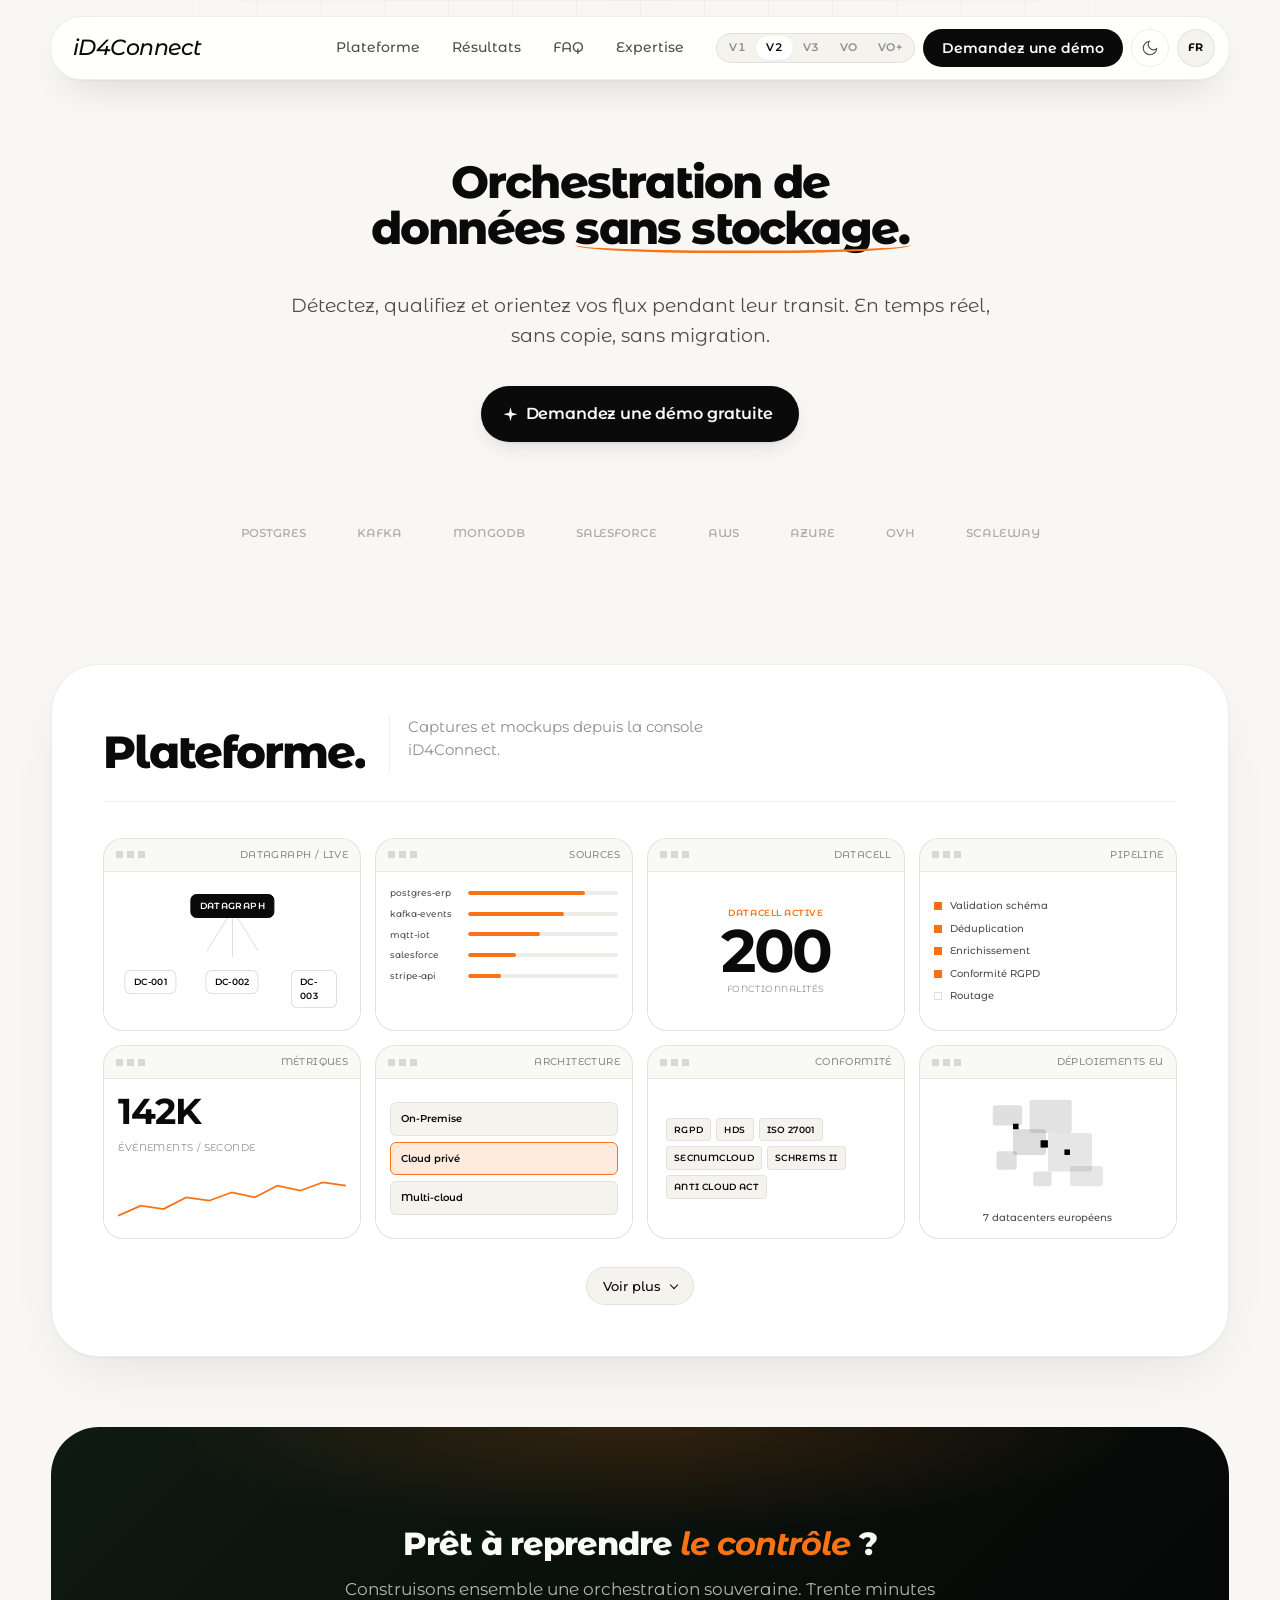
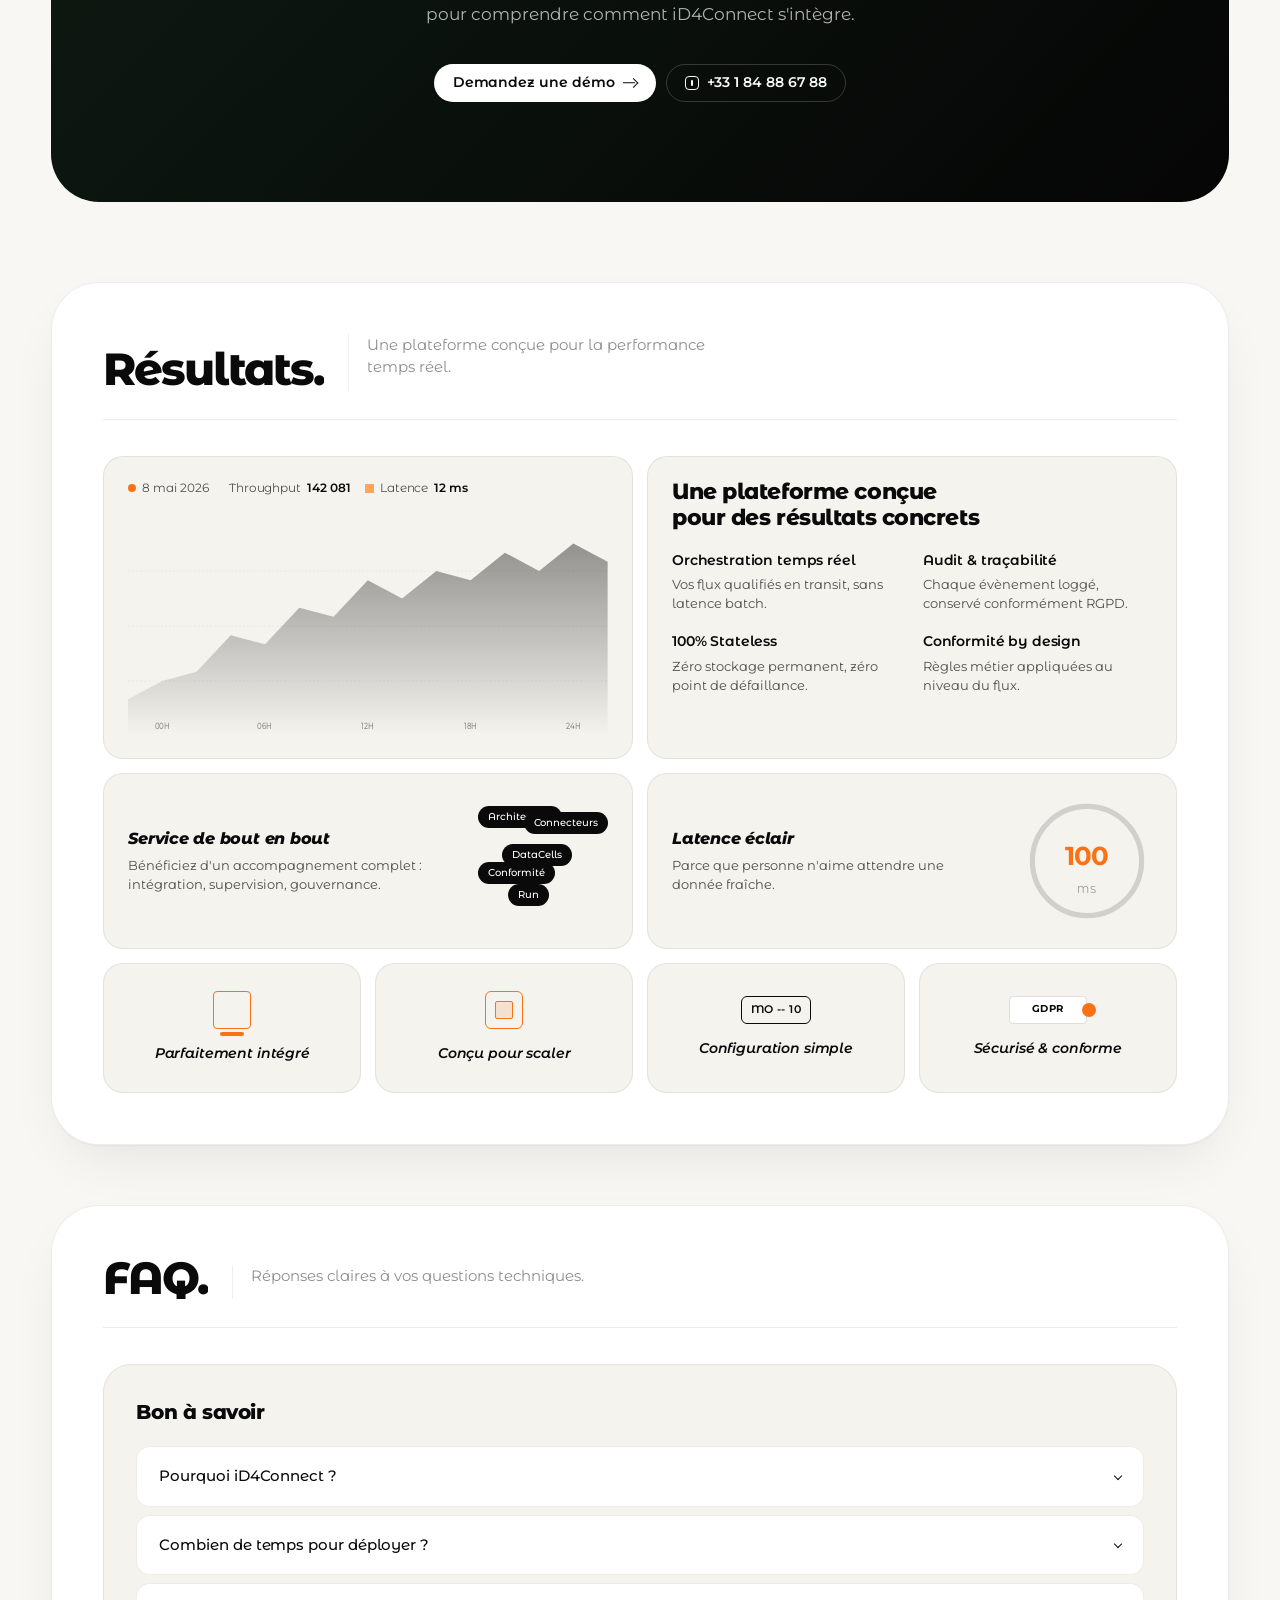
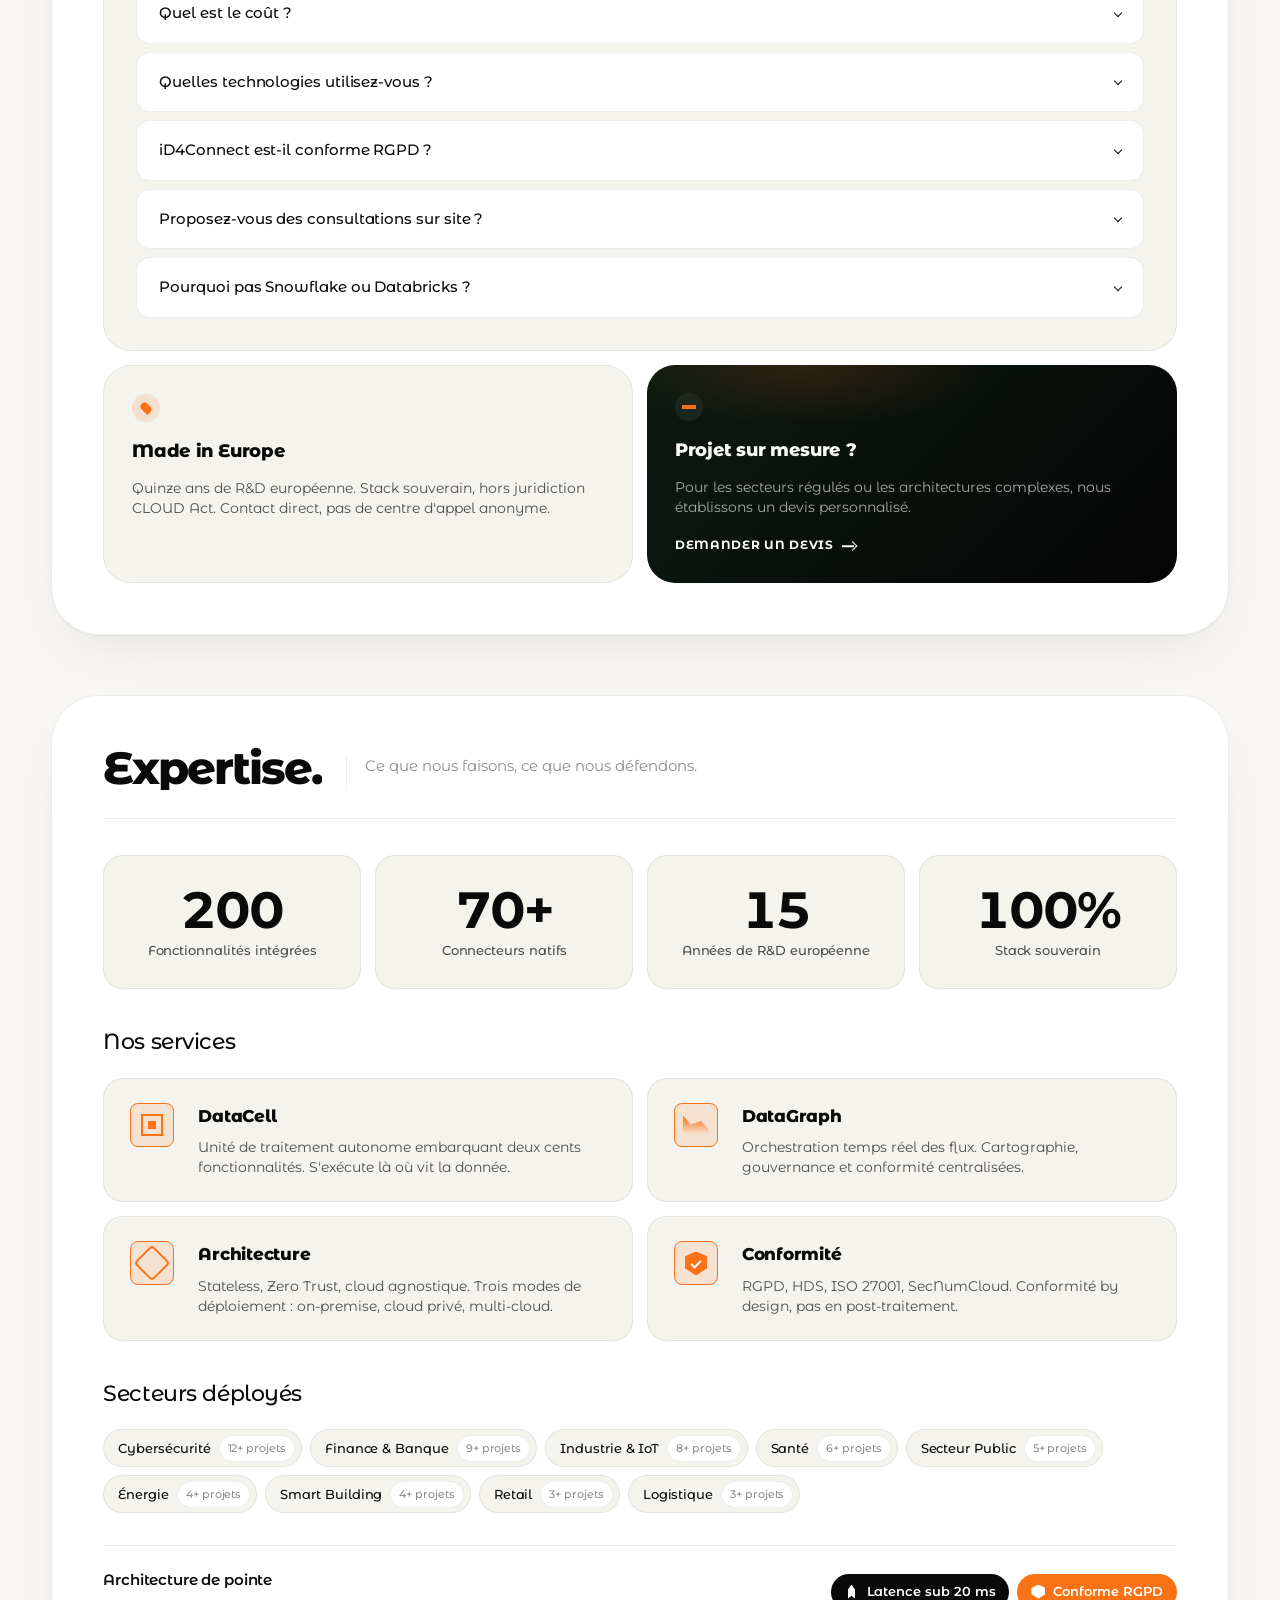
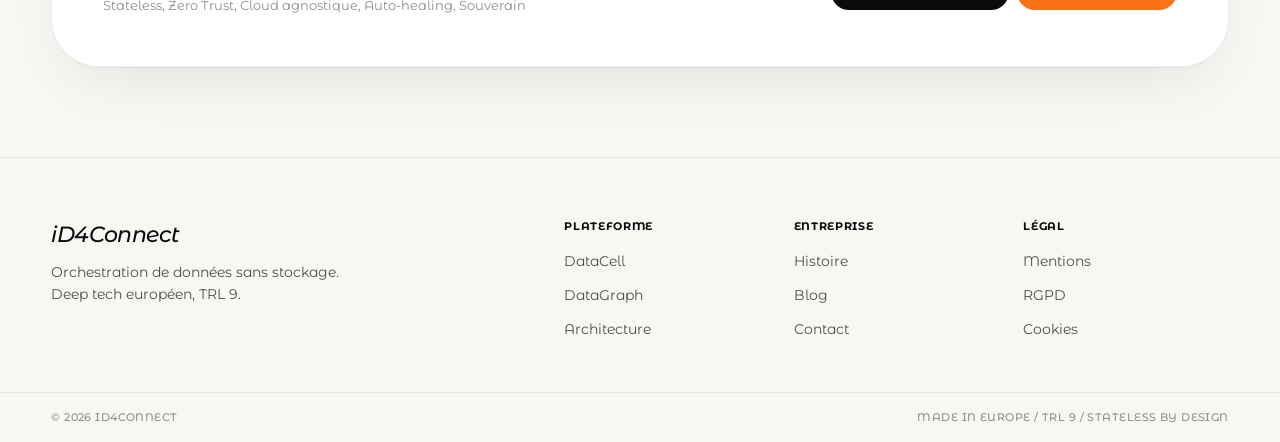
==== commit 778dd930: "Ajout VO+ : refonte editoriale de la VO (anti-pillule, anti-glow, max comprehension)" ====
--- a/v2.html
+++ b/v2.html
@@ -44,6 +44,7 @@
         <a class="ver__opt is-active" href="v2.html">V2</a>
         <a class="ver__opt" href="v3.html">V3</a>
         <a class="ver__opt" href="vo.html">VO</a>
+        <a class="ver__opt" href="voplus.html">VO+</a>
       </div>
       <a href="#cta" class="btn-pill btn-pill--dark">Demandez une démo</a>
       <button class="theme-btn" id="themeBtn" aria-label="Thème">
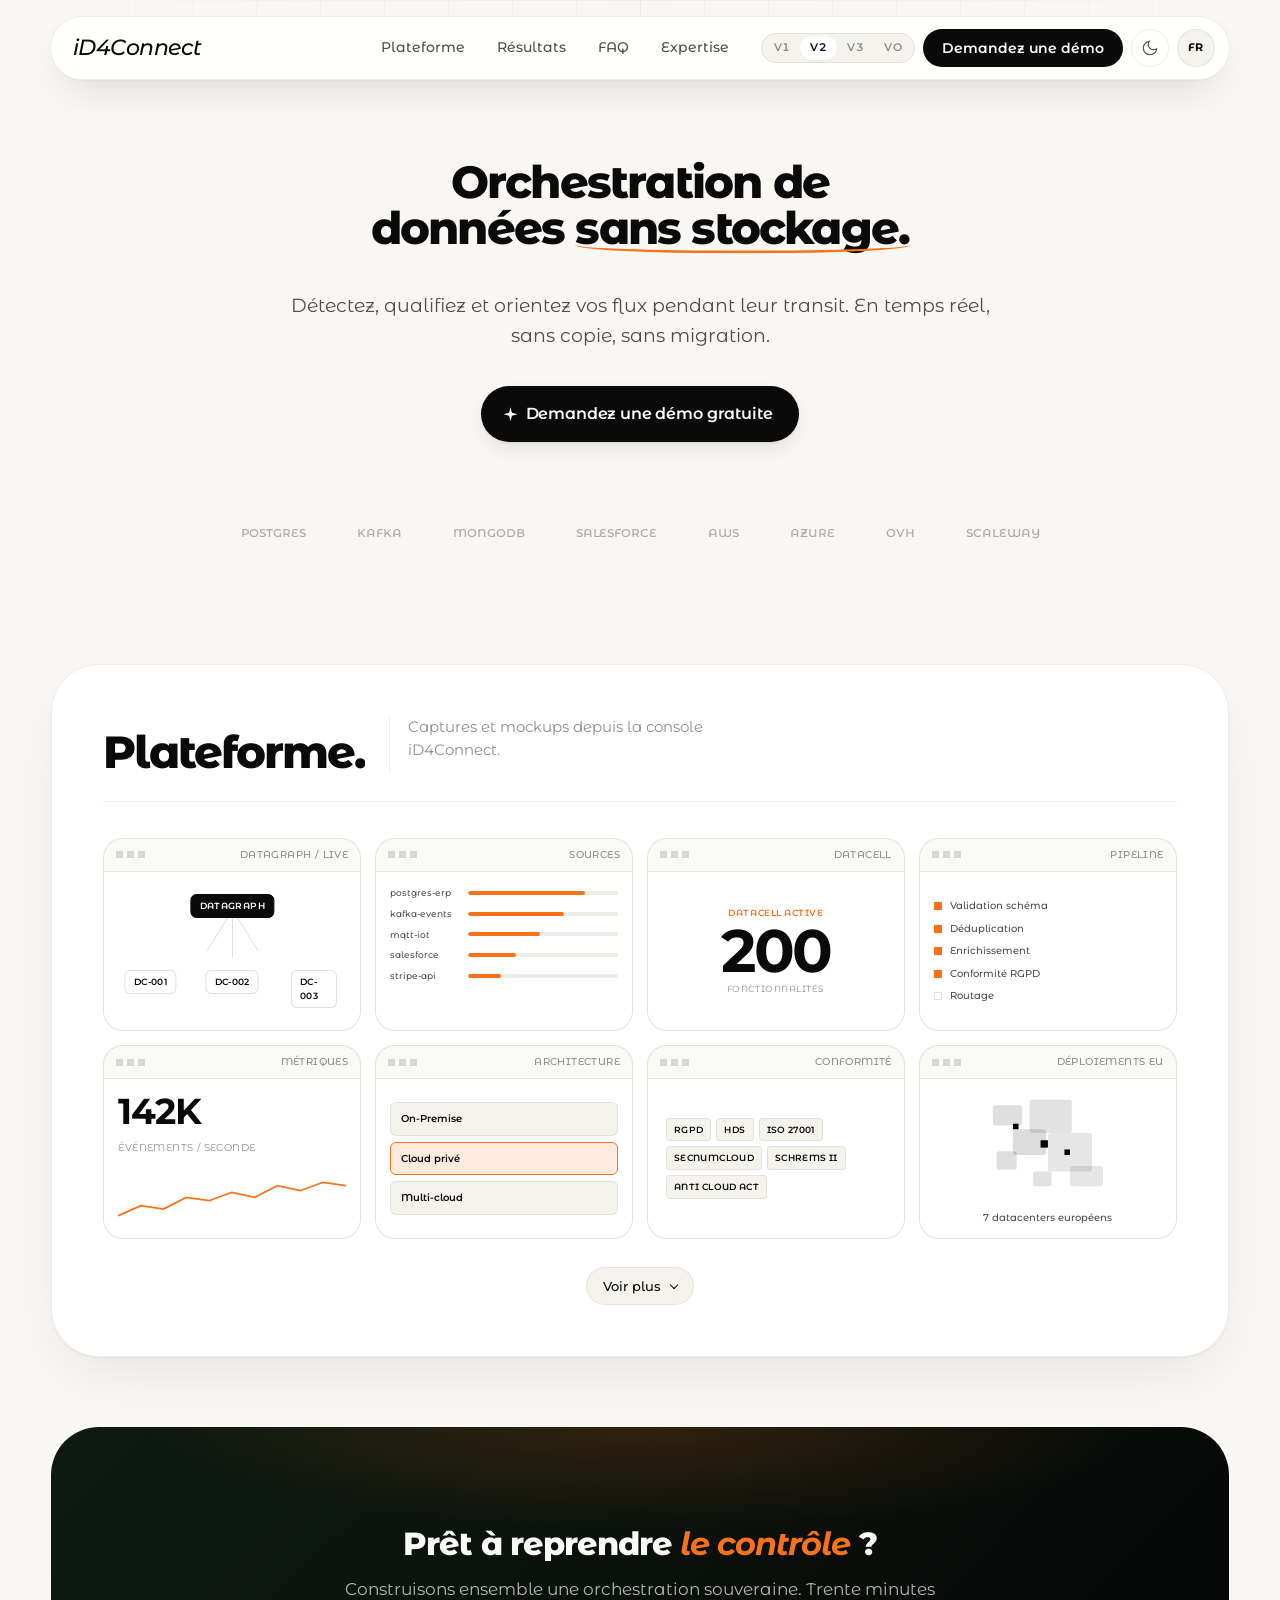
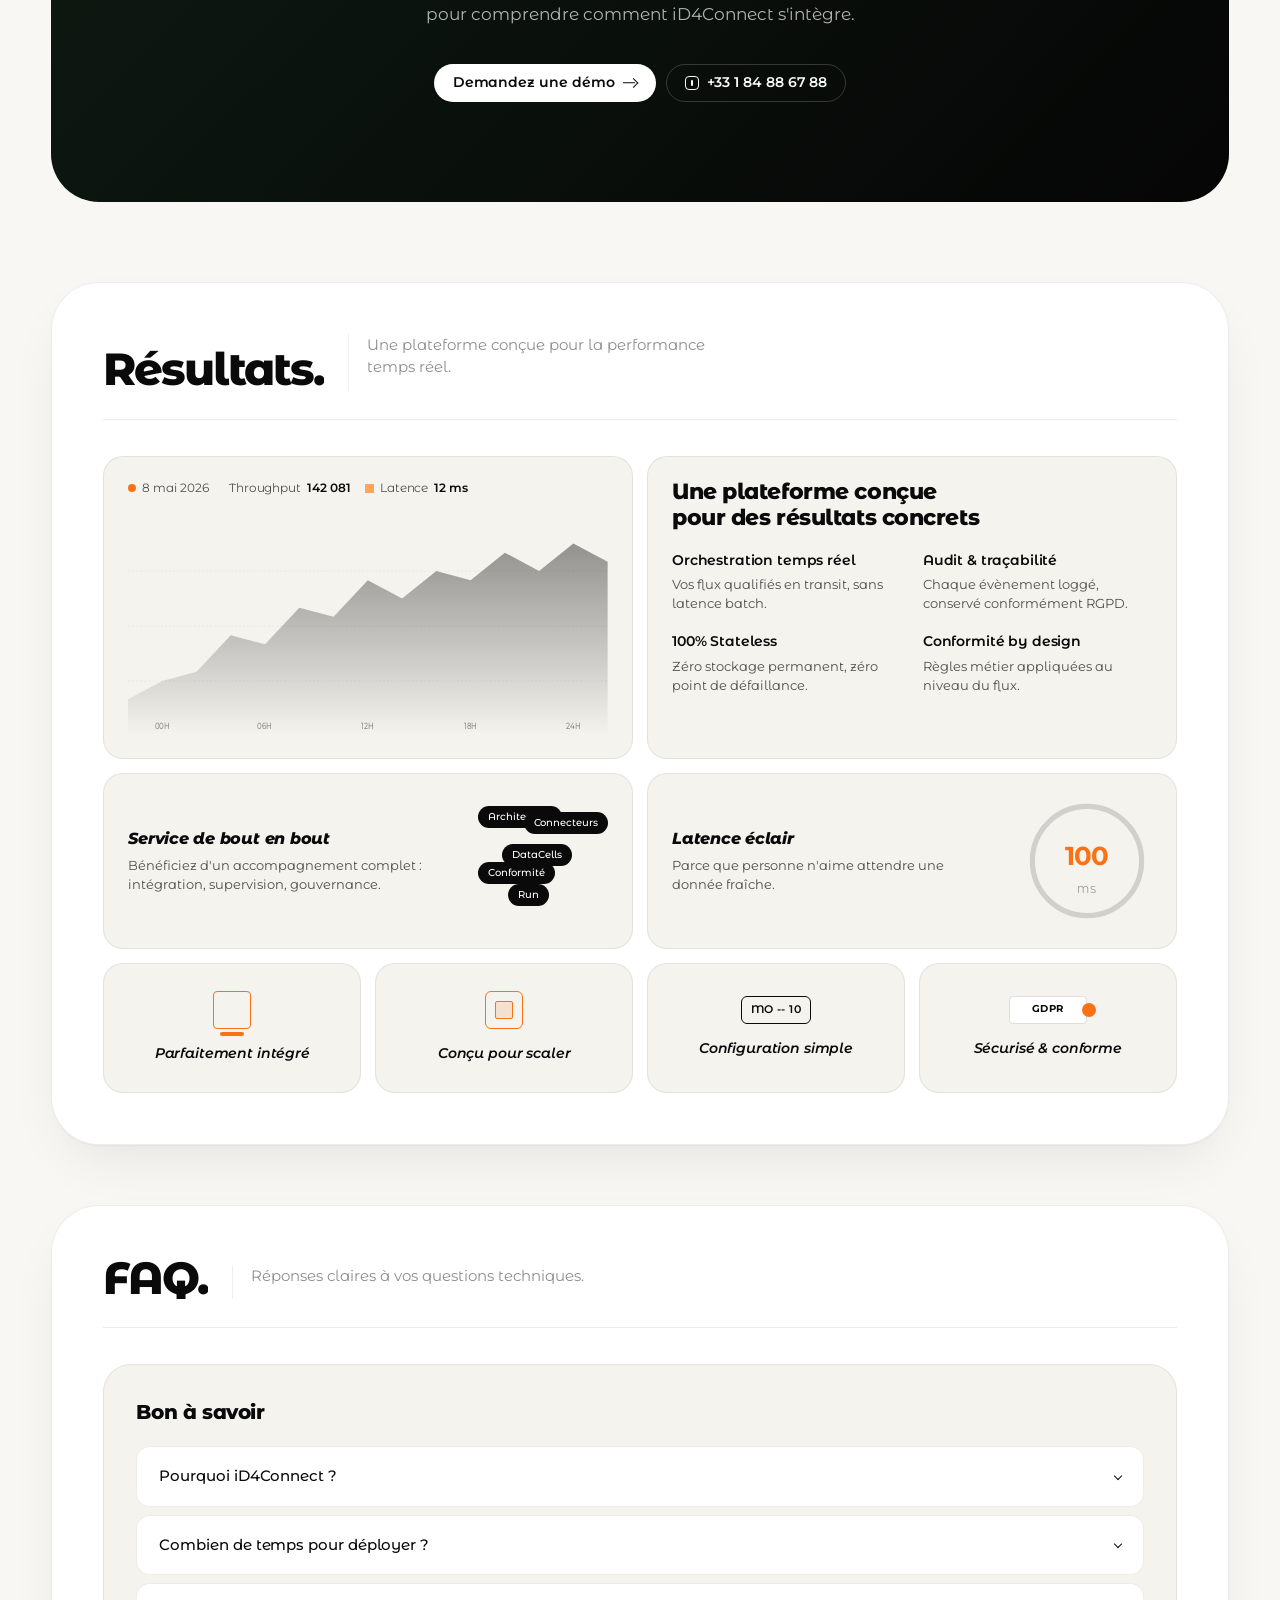
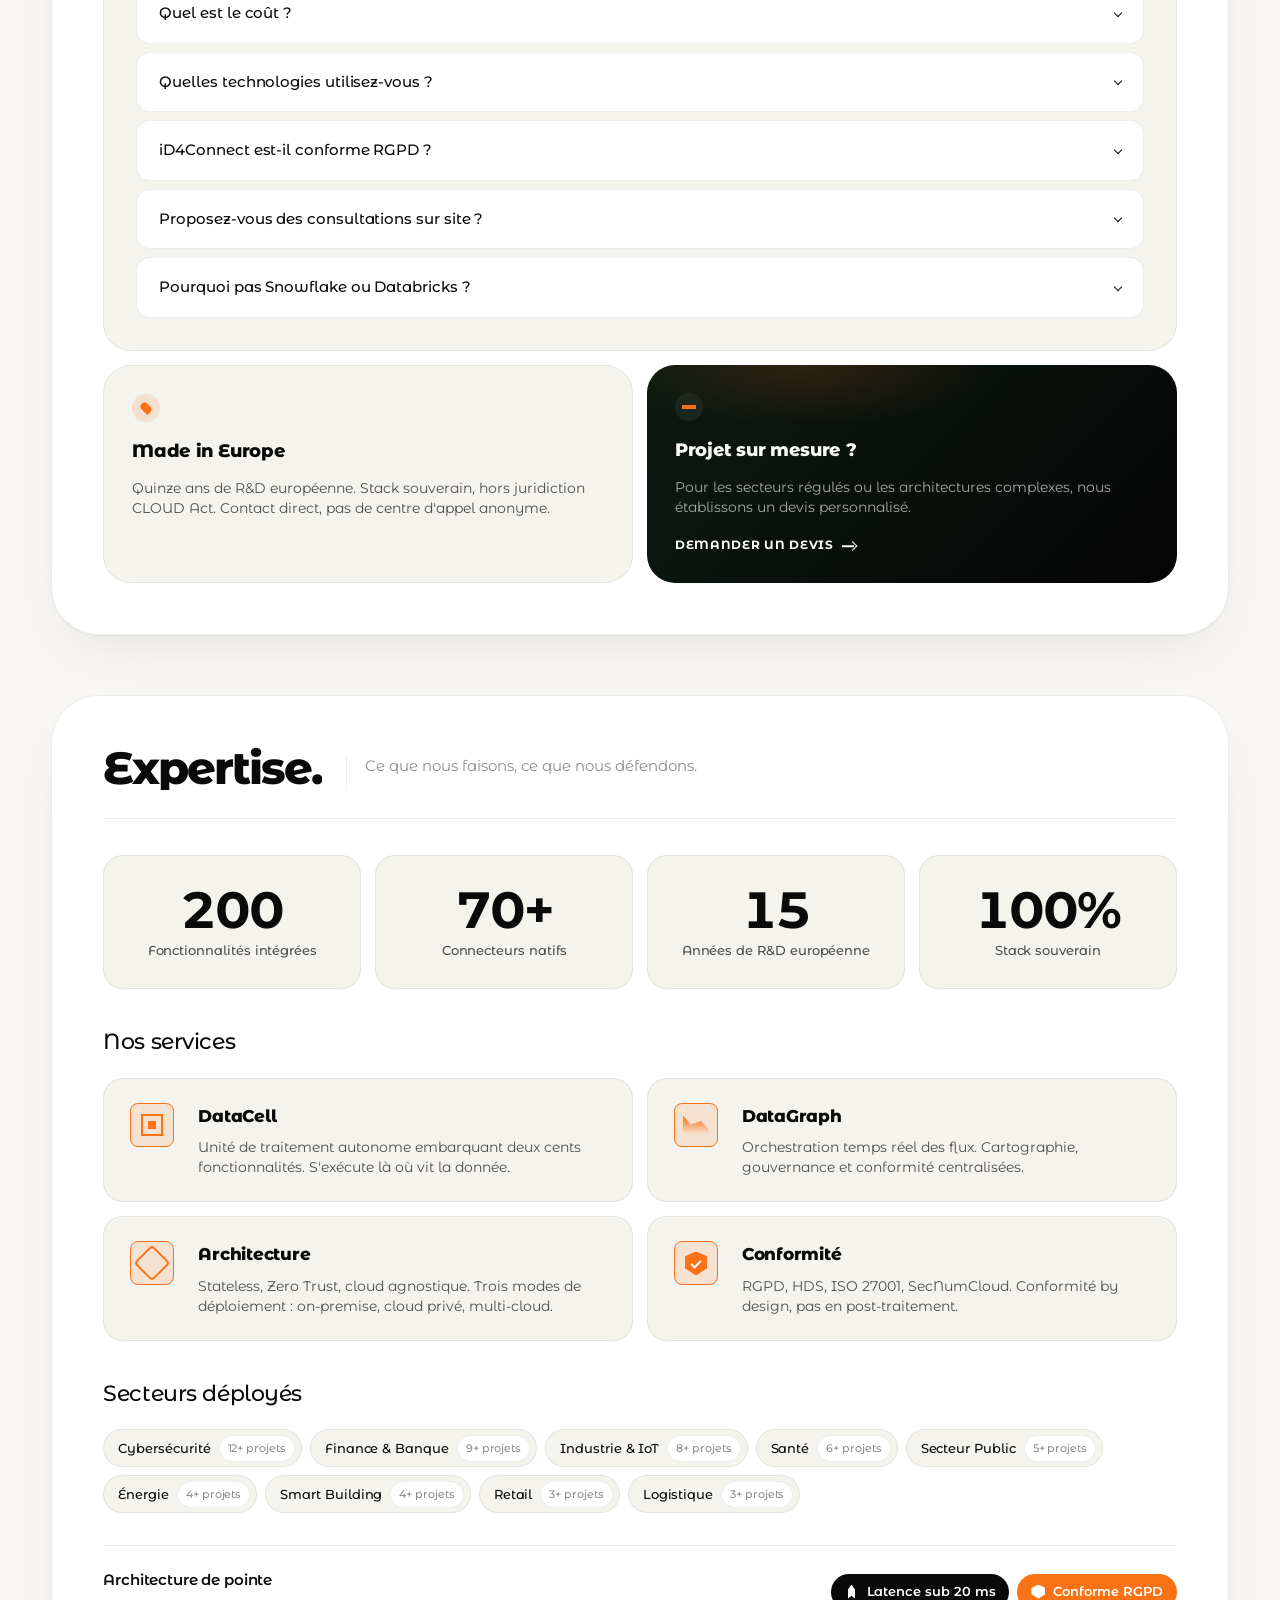
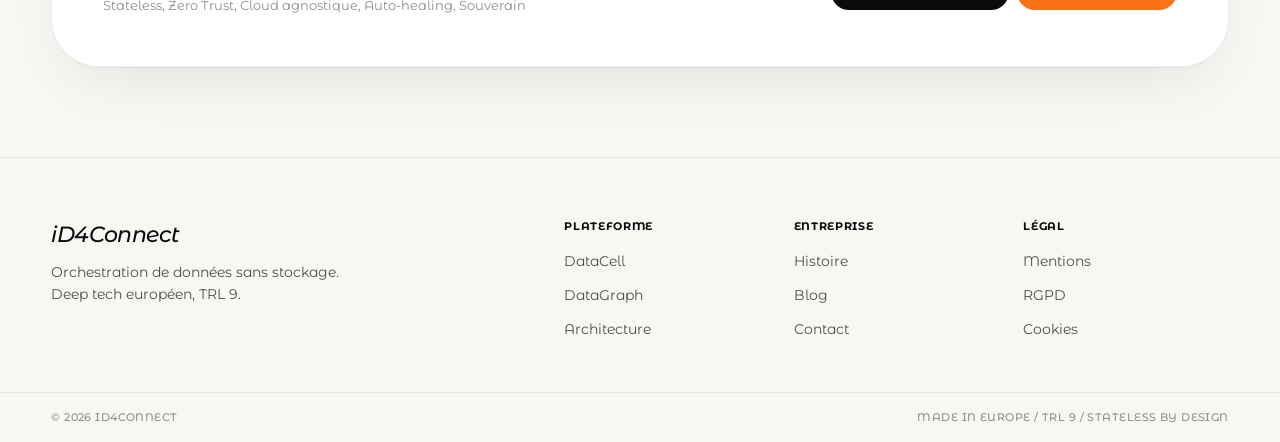
==== commit 8c633832: "Suppression VO+ : retrait des fichiers voplus.* et de toutes les references dans les toggles V1/V2/V" ====
--- a/v2.html
+++ b/v2.html
@@ -44,7 +44,6 @@
         <a class="ver__opt is-active" href="v2.html">V2</a>
         <a class="ver__opt" href="v3.html">V3</a>
         <a class="ver__opt" href="vo.html">VO</a>
-        <a class="ver__opt" href="voplus.html">VO+</a>
       </div>
       <a href="#cta" class="btn-pill btn-pill--dark">Demandez une démo</a>
       <button class="theme-btn" id="themeBtn" aria-label="Thème">
